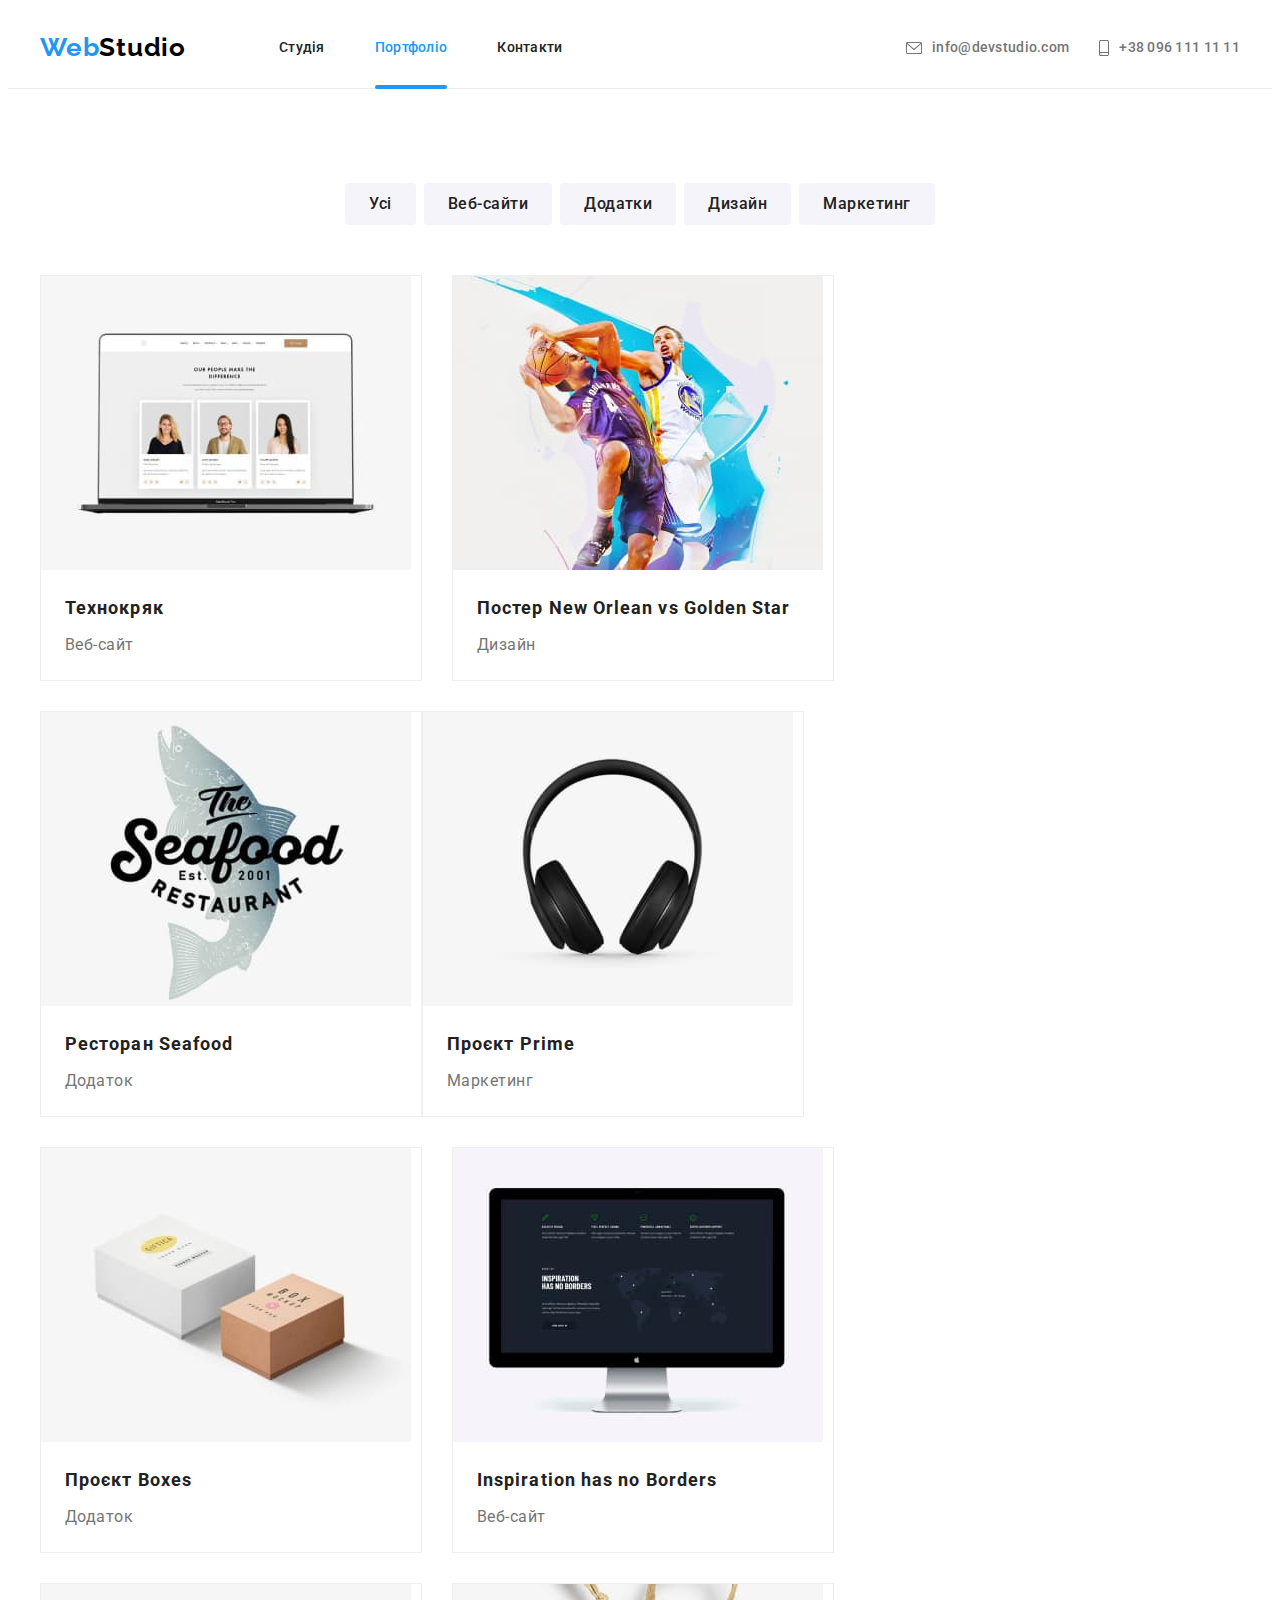
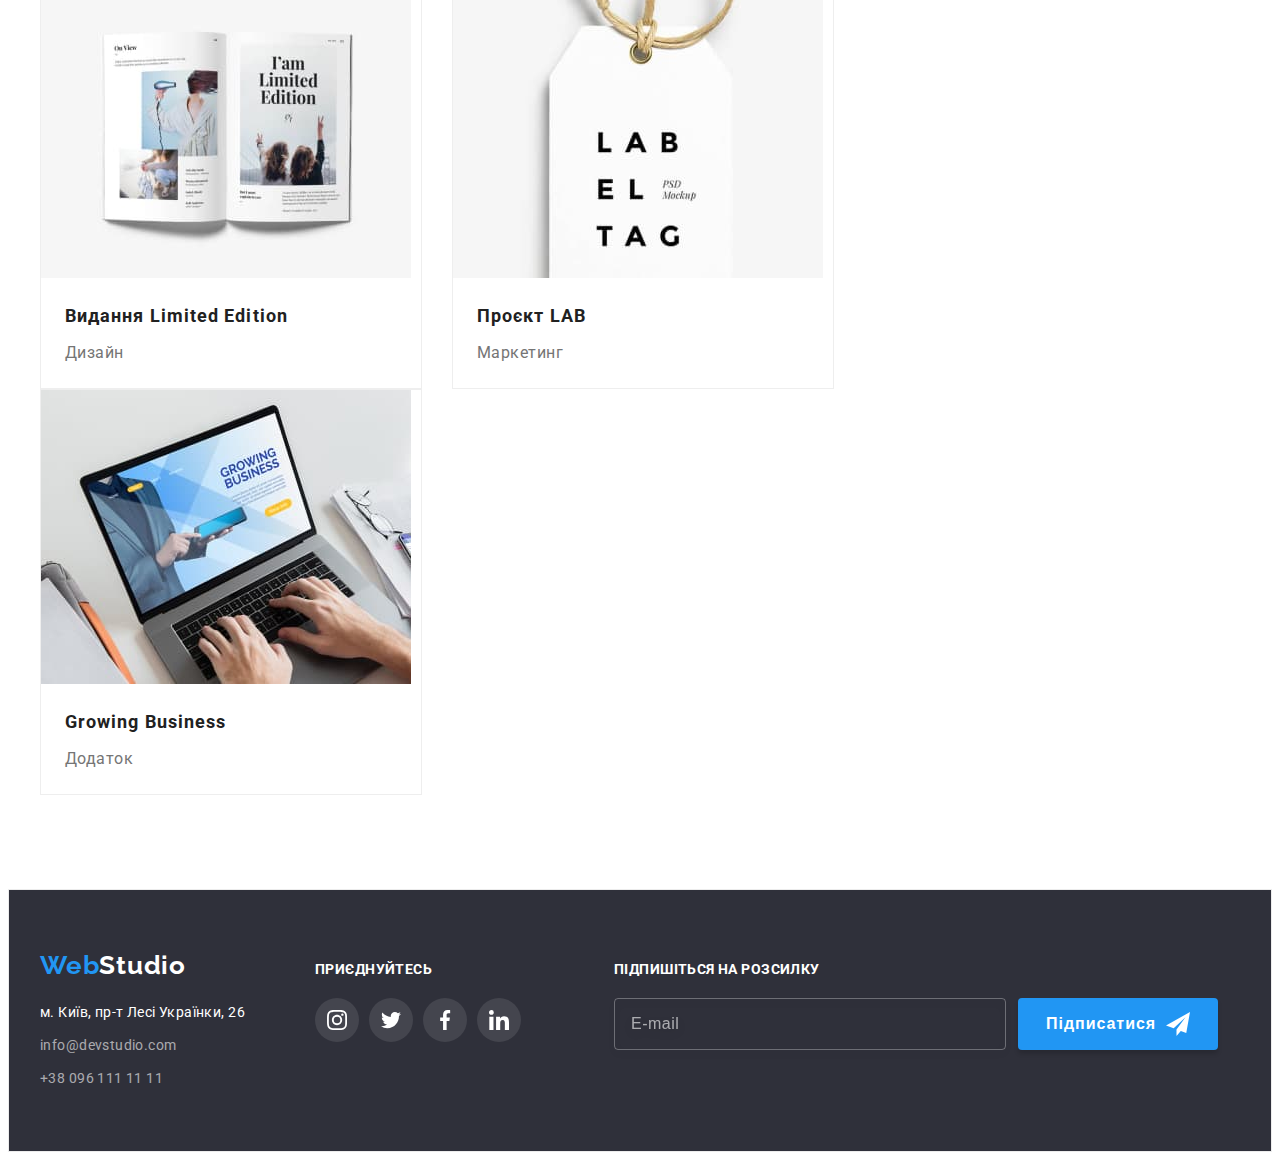
==== portfolio.html @ 05abf75b "Copied files from HW6" ====
<!DOCTYPE html>
<html lang="uk">
  <head>
    <meta charset="UTF-8" />
    <meta http-equiv="X-UA-Compatible" content="IE=edge" />
    <meta name="viewport" content="width=device-width, initial-scale=1.0" />
    <title>Студія</title>
    <link rel="preconnect" href="https://fonts.googleapis.com" />
    <link rel="preconnect" href="https://fonts.gstatic.com" crossorigin />
    <link
      href="https://fonts.googleapis.com/css2?family=Raleway:wght@700&family=Roboto:wght@400;500;700;900&display=swap"
      rel="stylesheet"
    />
    <link
      rel="stylesheet"
      href="https://cdnjs.cloudflare.com/ajax/libs/modern-normalize/1.1.0/modern-normalize.min.css"
      integrity="sha512-wpPYUAdjBVSE4KJnH1VR1HeZfpl1ub8YT/NKx4PuQ5NmX2tKuGu6U/JRp5y+Y8XG2tV+wKQpNHVUX03MfMFn9Q=="
      crossorigin="anonymous"
      referrerpolicy="no-referrer"
    />
    <link rel="stylesheet" href="./css/styles.css" />
  </head>
  <body>
    <!-- Хедер -->
    <header class="page-header">
      <div class="container">
        <nav class="navigation">
          <a href="./index.html" class="logo" lang="en"><span class="logo-part">Web</span>Studio</a>
          <ul class="navigation-list">
            <li class="navigation-list-item">
              <a href="./index.html" class="navigation-list-link">Студія</a>
            </li>
            <li class="navigation-list-item">
              <a href="./portfolio.html" class="navigation-list-link current">Портфоліо</a>
            </li>
            <li class="navigation-list-item">
              <a href="" class="navigation-list-link">Контакти</a>
            </li>
          </ul>
        </nav>
        <ul class="contacts-list">
          <li class="contacts-list-item">
            <a href="mailto:info@devstudio.com" class="contacts-list-link"
              ><svg class="envelope">
                <use href="./img/icons.svg#envelope"></use>
              </svg>
              info@devstudio.com</a
            >
          </li>
          <li class="contacts-list-item">
            <a href="tel:+380961111111" class="contacts-list-link">
              <svg class="smartphone">
                <use href="./img/icons.svg#smartphone"></use>
              </svg>
              +38 096 111 11 11</a
            >
          </li>
        </ul>
      </div>
    </header>
    <main>
      <!-- Фільтр -->
      <section class="section-filter section">
        <div class="container">
          <h1 class="visually-hidden">Перелік виконаних робіт</h1>
          <ul class="list-filter">
            <li><button type="button" class="button-portfolio">Усі</button></li>
            <li><button type="button" class="button-portfolio">Веб-сайти</button></li>
            <li><button type="button" class="button-portfolio">Додатки</button></li>
            <li><button type="button" class="button-portfolio">Дизайн</button></li>
            <li><button type="button" class="button-portfolio">Маркетинг</button></li>
          </ul>

          <!-- Список робіт -->
          <ul class="project-list">
            <li class="project-list-item">
              <a href="" class="project-list-link">
                <div class="project-thumb">
                  <img src="./img/portfolio1.jpg" alt="Веб-сайт" width="370" height="294" />
                  <div class="overlay">
                    <p class="overlay-text">
                      Ресурс пропонує комплексні пропозиції з різним рівнем функціоналу та сервісів.
                      Все це дозволить відвідувачу отримати вичерпні відомості про компанію чи
                      приватну особу.
                    </p>
                  </div>
                </div>
                <div class="project-list-description">
                  <h2 class="project-title">Технокряк</h2>
                  <p class="project-description">Веб-сайт</p>
                </div>
              </a>
            </li>
            <li class="project-list-item">
              <a href="" class="project-list-link">
                <div class="project-thumb">
                  <img src="./img/portfolio2.jpg" alt="Дизайн" width="370" height="294" />
                  <div class="overlay">
                    <p class="overlay-text">
                      Ресурс пропонує комплексні пропозиції з різним рівнем функціоналу та сервісів.
                      Все це дозволить відвідувачу отримати вичерпні відомості про компанію чи
                      приватну особу.
                    </p>
                  </div>
                </div>
                <div class="project-list-description">
                  <h2 class="project-title">Постер New Orlean vs Golden Star</h2>
                  <p class="project-description">Дизайн</p>
                </div>
              </a>
            </li>
            <li class="project-list-item">
              <a href="" class="project-list-link">
                <div class="project-thumb">
                  <img src="./img/portfolio3.jpg" alt="Додаток" width="370" height="294" />
                  <div class="overlay">
                    <p class="overlay-text">
                      Ресурс пропонує комплексні пропозиції з різним рівнем функціоналу та сервісів.
                      Все це дозволить відвідувачу отримати вичерпні відомості про компанію чи
                      приватну особу.
                    </p>
                  </div>
                </div>
                <div class="project-list-description">
                  <h2 class="project-title">Ресторан Seafood</h2>
                  <p class="project-description">Додаток</p>
                </div>
              </a>
            </li>
            <li class="project-list-item">
              <a href="" class="project-list-link">
                <div class="project-thumb">
                  <img src="./img/portfolio4.jpg" alt="Маркетинг" width="370" height="294" />
                  <div class="overlay">
                    <p class="overlay-text">
                      Ресурс пропонує комплексні пропозиції з різним рівнем функціоналу та сервісів.
                      Все це дозволить відвідувачу отримати вичерпні відомості про компанію чи
                      приватну особу.
                    </p>
                  </div>
                </div>
                <div class="project-list-description">
                  <h2 class="project-title">Проєкт Prime</h2>
                  <p class="project-description">Маркетинг</p>
                </div>
              </a>
            </li>
            <li class="project-list-item">
              <a href="" class="project-list-link">
                <div class="project-thumb">
                  <img src="./img/portfolio5.jpg" alt="Додаток" width="370" height="294" />
                  <div class="overlay">
                    <p class="overlay-text">
                      Ресурс пропонує комплексні пропозиції з різним рівнем функціоналу та сервісів.
                      Все це дозволить відвідувачу отримати вичерпні відомості про компанію чи
                      приватну особу.
                    </p>
                  </div>
                </div>
                <div class="project-list-description">
                  <h2 class="project-title">Проєкт Boxes</h2>
                  <p class="project-description">Додаток</p>
                </div>
              </a>
            </li>
            <li class="project-list-item">
              <a href="" class="project-list-link">
                <div class="project-thumb">
                  <img src="./img/portfolio6.jpg" alt="Веб-сайт" width="370" height="294" />
                  <div class="overlay">
                    <p class="overlay-text">
                      Ресурс пропонує комплексні пропозиції з різним рівнем функціоналу та сервісів.
                      Все це дозволить відвідувачу отримати вичерпні відомості про компанію чи
                      приватну особу.
                    </p>
                  </div>
                </div>
                <div class="project-list-description">
                  <h2 class="project-title">Inspiration has no Borders</h2>
                  <p class="project-description">Веб-сайт</p>
                </div>
              </a>
            </li>
            <li class="project-list-item">
              <a href="" class="project-list-link">
                <div class="project-thumb">
                  <img src="./img/portfolio7.jpg" alt="Дизайн" width="370" height="294" />
                  <div class="overlay">
                    <p class="overlay-text">
                      Ресурс пропонує комплексні пропозиції з різним рівнем функціоналу та сервісів.
                      Все це дозволить відвідувачу отримати вичерпні відомості про компанію чи
                      приватну особу.
                    </p>
                  </div>
                </div>
                <div class="project-list-description">
                  <h2 class="project-title">Видання Limited Edition</h2>
                  <p class="project-description">Дизайн</p>
                </div>
              </a>
            </li>
            <li class="project-list-item">
              <a href="" class="project-list-link">
                <div class="project-thumb">
                  <img src="./img/portfolio8.jpg" alt="Маркетинг" width="370" height="294" />
                  <div class="overlay">
                    <p class="overlay-text">
                      Ресурс пропонує комплексні пропозиції з різним рівнем функціоналу та сервісів.
                      Все це дозволить відвідувачу отримати вичерпні відомості про компанію чи
                      приватну особу.
                    </p>
                  </div>
                </div>
                <div class="project-list-description">
                  <h2 class="project-title">Проєкт LAB</h2>
                  <p class="project-description">Маркетинг</p>
                </div>
              </a>
            </li>
            <li class="project-list-item">
              <a href="" class="project-list-link">
                <div class="project-thumb">
                  <img src="./img/portfolio9.jpg" alt="Додаток" width="370" height="294" />
                  <div class="overlay">
                    <p class="overlay-text">
                      Ресурс пропонує комплексні пропозиції з різним рівнем функціоналу та сервісів.
                      Все це дозволить відвідувачу отримати вичерпні відомості про компанію чи
                      приватну особу.
                    </p>
                  </div>
                </div>
                <div class="project-list-description">
                  <h2 class="project-title">Growing Business</h2>
                  <p class="project-description">Додаток</p>
                </div>
              </a>
            </li>
          </ul>
        </div>
      </section>
    </main>

    <!-- Футер -->
    <footer class="footer-style">
      <div class="container">
        <div class="footer-flex">
          <div>
            <a href="./index.html" class="logo-footer" lang="en"
              ><span class="logo-part">Web</span>Studio</a
            >
            <address>
              <ul class="address-list">
                <li>
                  <a
                    href="https://goo.gl/maps/CPtrU1FHBa2aNyZL9"
                    target="_blank"
                    rel="noopener noreferrer nofollow"
                    class="physical-address"
                    >м. Київ, пр-т Лесі Українки, 26</a
                  >
                </li>
                <li>
                  <a href="mailto:info@devstudio.com" class="contacts-footer">info@devstudio.com</a>
                </li>
                <li><a href="tel:+380961111111" class="contacts-footer">+38 096 111 11 11</a></li>
              </ul>
            </address>
          </div>
          <div class="join">
            <h2 class="join-title">приєднуйтесь</h2>
            <ul class="join-list">
              <li class="join-list-item">
                <a href="">
                  <svg width="20" height="20">
                    <use href="./img/icons.svg#instagram"></use>
                  </svg>
                </a>
              </li>
              <li class="join-list-item">
                <a href="">
                  <svg width="20" height="20">
                    <use href="./img/icons.svg#twitter"></use>
                  </svg>
                </a>
              </li>
              <li class="join-list-item">
                <a href="">
                  <svg width="20" height="20">
                    <use href="./img/icons.svg#facebook"></use>
                  </svg>
                </a>
              </li>
              <li class="join-list-item">
                <a href="">
                  <svg width="20" height="20">
                    <use href="./img/icons.svg#linkedin"></use>
                  </svg>
                </a>
              </li>
            </ul>
          </div>
          <div class="subscribe-container">
            <h2 class="join-title">Підпишіться на розсилку</h2>
            <form>
              <input type="email" name="subscribe" id="subscribe" placeholder="E-mail" />
              <button type="submit" class="button-subscribe">
                Підписатися
                <svg width="24" height="24">
                  <use href="./img/icons.svg#icon-send"></use>
                </svg>
              </button>
            </form>
          </div>
        </div>
      </div>
    </footer>
  </body>
</html>
---- css/styles.css ----
:root {
  --accent-color: #2196f3;
  --text-color-main: #212121;
  --text-color-secondary: #757575;
  --background-color-main: #ffffff;
  --background-color-secondary: #2f303a;
}

body {
  font-family: 'Roboto', sans-serif;
  color: var(--text-color-main);
  background-color: var(--background-color-main);
}

/* ----------------------------------------Скидування стилів/Утиліти---------------------------------------- */
h1,
h2,
h3,
h4,
h5,
h6,
p {
  margin: 0;
}

ul,
ol {
  padding: 0;
  margin: 0;
}

img {
  display: block;
  max-width: 100%;
  height: auto;
}

.container {
  margin-right: auto;
  margin-left: auto;
  padding-left: 15px;
  padding-right: 15px;

  width: 1200px;
}

.section {
  padding-top: 94px;
  padding-bottom: 94px;
}

/* ----------------------------------------Хедер---------------------------------------- */
.page-header {
  border-bottom: 1px solid #ececec;
}

.page-header > .container {
  display: flex;
  align-items: center;
}

.logo {
  margin-right: 93px;

  font-family: 'Raleway';
  font-weight: 700;
  font-size: 26px;
  line-height: 1.2;
  letter-spacing: 0.03em;
  color: #000000;
  text-decoration: none;
}

.logo-part {
  color: var(--accent-color);
}

.navigation {
  display: flex;
  align-items: center;
}

.navigation-list-link {
  font-weight: 500;
  font-size: 14px;
  line-height: 1.14;
  letter-spacing: 0.02em;
  color: var(--text-color-main);
  text-decoration: none;

  transition-property: color;
  transition-duration: 250ms;
  transition-timing-function: cubic-bezier(0.4, 0, 0.2, 1);
}

.navigation-list-link:hover,
.navigation-list-link:focus {
  color: var(--accent-color);
}

.contacts-list-link {
  display: flex;
  align-items: center;
  font-weight: 500;
  font-size: 14px;
  line-height: 1.14;
  letter-spacing: 0.02em;
  color: var(--text-color-secondary);
  text-decoration: none;

  transition-property: color;
  transition-duration: 250ms;
  transition-timing-function: cubic-bezier(0.4, 0, 0.2, 1);
}

.contacts-list-link:hover,
.contacts-list-link:focus {
  color: var(--accent-color);
}

.navigation-list,
.contacts-list {
  display: flex;
  list-style: none;
}

.container .contacts-list {
  margin-left: auto;
}

.navigation-list-item > a {
  display: block;
  padding-top: 32px;
  padding-bottom: 32px;
}

.navigation-list-item {
  position: relative;
}

.navigation-list-item > .current {
  color: var(--accent-color);
}

.navigation-list-item > .current::after {
  content: '';
  position: absolute;
  bottom: -1px;
  left: 0;

  width: 100%;
  height: 4px;
  background-color: var(--accent-color);
  border-radius: 2px;
}

.navigation-list-item:not(:last-child) {
  margin-right: 50px;
}

.contacts-list-item + .contacts-list-item {
  margin-left: 30px;
}

/* -------------------------------------------іконки------------------------------------------- */

/* ---------------------------Хедер іконки--------------------------- */
.envelope {
  margin-right: 10px;

  width: 16px;
  height: 16px;
  fill: #757575;

  transition-property: fill;
  transition-duration: 250ms;
  transition-timing-function: cubic-bezier(0.4, 0, 0.2, 1);
}

.contacts-list-link:focus > .envelope,
.contacts-list-link:hover > .envelope {
  fill: var(--accent-color);
}

.smartphone {
  margin-right: 10px;

  width: 10px;
  height: 16px;
  fill: #757575;

  transition-property: fill;
  transition-duration: 250ms;
  transition-timing-function: cubic-bezier(0.4, 0, 0.2, 1);
}

.contacts-list-link:focus > .smartphone,
.contacts-list-link:hover > .smartphone {
  fill: var(--accent-color);
}

/* ---------------------------Index іконки--------------------------- */
.icon-advantage-flex {
  display: flex;
  justify-content: center;
  align-items: center;
  margin-bottom: 30px;

  height: 120px;
  background: #f5f4fa;
  border-radius: 4px;
}

.icon-advantage {
  width: 70px;
  height: 70px;
}

.social-link-list {
  display: flex;
  margin-bottom: 30px;
  gap: 10px;
  justify-content: center;

  list-style: none;
}

.client-list {
  display: flex;
  gap: 30px;

  list-style: none;
}

.client-list-item {
  width: calc((100% - 150px) / 6);
}

.client-list-link {
  display: flex;
  justify-content: center;
  align-items: center;

  height: 92px;
  border: 1px solid #afb1b8;
  border-radius: 4px;

  transition-property: border;
  transition-duration: 250ms;
  transition-timing-function: cubic-bezier(0.4, 0, 0.2, 1);
}

.client-list-link:hover,
.client-list-link:focus {
  border: 1px solid var(--accent-color);
}

.icon-client {
  fill: #afb1b8;

  transition-property: fill;
  transition-duration: 250ms;
  transition-timing-function: cubic-bezier(0.4, 0, 0.2, 1);
}

.client-list-link:hover .icon-client,
.client-list-link:focus .icon-client {
  fill: var(--accent-color);
}

.icon-social-link {
  fill: #afb1b8;

  transition-property: fill;
  transition-duration: 250ms;
  transition-timing-function: cubic-bezier(0.4, 0, 0.2, 1);
}

.social-link {
  display: flex;
  justify-content: center;
  align-items: center;

  width: 44px;
  height: 44px;
  border-radius: 50%;
  background-color: #ffffff;

  transition-property: background-color;
  transition-duration: 250ms;
  transition-timing-function: cubic-bezier(0.4, 0, 0.2, 1);
}

.social-link:hover,
.social-link:focus {
  background-color: var(--accent-color);
}

.social-link:hover > .icon-social-link,
.social-link:focus > .icon-social-link {
  fill: #ffffff;
}

/* ---------------------------Футер іконки--------------------------- */
.join-list-item {
  list-style: none;
}

.join-list-item > a {
  display: flex;
  justify-content: center;
  align-items: center;

  width: 44px;
  height: 44px;
  background-color: rgba(255, 255, 255, 0.1);
  border-radius: 50%;

  transition-property: background-color;
  transition-duration: 250ms;
  transition-timing-function: cubic-bezier(0.4, 0, 0.2, 1);
}

.join-list-item > a > svg {
  fill: #ffffff;
}

.join-list-item > a:hover,
.join-list-item > a:focus {
  background-color: var(--accent-color);
}

/* ----------------------------------------Кнопки---------------------------------------- */
.button-order {
  padding: 10px 32px;

  font-family: inherit;
  font-weight: 700;
  font-size: 16px;
  line-height: 1.88;
  letter-spacing: 0.06em;
  color: #ffffff;
  background: var(--accent-color);
  box-shadow: 0px 4px 4px rgba(0, 0, 0, 0.15);
  border-radius: 4px;
  cursor: pointer;
  border-color: transparent;

  transition-property: background;
  transition-duration: 250ms;
  transition-timing-function: cubic-bezier(0.4, 0, 0.2, 1);
}

.button-order:hover,
.button-order:focus {
  background: #188ce8;
}

.button-close {
  position: absolute;
  top: 8px;
  right: 8px;
  padding: 0;
  border: 0;
  cursor: pointer;
  background-color: inherit;
  fill: #000000;

  transition: fill 250ms cubic-bezier(0.4, 0, 0.2, 1);
}

.button-close:hover,
.button-close:focus {
  fill: #2196f3;
}

.button-portfolio {
  padding: 6px 22px;

  font-family: inherit;
  font-weight: 500;
  font-size: 16px;
  line-height: 1.63;
  text-align: center;
  letter-spacing: 0.03em;
  color: var(--text-color-main);
  background: #f5f4fa;
  border-radius: 4px;
  cursor: pointer;
  border-color: transparent;

  transition: background 250ms cubic-bezier(0.4, 0, 0.2, 1),
    color 250ms cubic-bezier(0.4, 0, 0.2, 1), box-shadow 250ms cubic-bezier(0.4, 0, 0.2, 1);
}

.button-portfolio:hover,
.button-portfolio:focus {
  background: var(--accent-color);
  box-shadow: 0px 3px 1px rgba(0, 0, 0, 0.1), 0px 1px 2px rgba(0, 0, 0, 0.08),
    0px 2px 2px rgba(0, 0, 0, 0.12);
  color: #ffffff;
}

.button-submit {
  padding: 10px 52px;

  font-weight: 700;
  font-size: 16px;
  line-height: 1.88;
  letter-spacing: 0.06em;
  color: #ffffff;
  background-color: var(--accent-color);
  box-shadow: 0px 4px 4px rgba(0, 0, 0, 0.15);
  border-radius: 4px;
  cursor: pointer;
  border-color: transparent;

  transition: background-color 250ms cubic-bezier(0.4, 0, 0.2, 1);
}

.button-submit:hover,
.button-submit:focus {
  background-color: #188ce8;
}

.button-subscribe {
  display: flex;
  align-items: center;
  padding: 10px 28px;

  font-weight: 700;
  font-size: 16px;
  line-height: 1.88;
  letter-spacing: 0.06em;
  color: #ffffff;
  background: var(--accent-color);
  box-shadow: 0px 4px 4px rgba(0, 0, 0, 0.15);
  border-radius: 4px;
  border: 0;
  cursor: pointer;
  border-color: transparent;

  transition: background 250ms cubic-bezier(0.4, 0, 0.2, 1);
}

.button-subscribe:hover,
.button-subscribe:focus {
  background-color: #188ce8;
}

/* ----------------------------------------Футер---------------------------------------- */
.footer-style {
  padding-top: 60px;
  padding-bottom: 60px;

  background: var(--background-color-secondary);
  border: 1px solid #ececec;
}

.logo-footer {
  display: block;
  margin-bottom: 20px;

  font-family: 'Raleway';
  font-weight: 700;
  font-size: 26px;
  line-height: 1.19;
  letter-spacing: 0.03em;
  color: #ffffff;
  text-decoration: none;
}

.contacts-footer {
  font-weight: 400;
  font-size: 14px;
  line-height: 1.71;
  letter-spacing: 0.03em;
  color: rgba(255, 255, 255, 0.6);
  text-decoration: none;

  transition-property: color;
  transition-duration: 250ms;
  transition-timing-function: cubic-bezier(0.4, 0, 0.2, 1);
}

.contacts-footer:hover,
.contacts-footer:focus {
  color: var(--accent-color);
}

.address-list {
  font-style: normal;
  list-style: none;
}

.address-list > li:not(:last-child) {
  margin-bottom: 9px;
}

.physical-address {
  font-weight: 400;
  font-size: 14px;
  line-height: 1.71;
  letter-spacing: 0.03em;
  color: #ffffff;
  text-decoration: none;
}

.footer-flex {
  display: flex;
  align-items: baseline;
}

.join {
  margin-left: 70px;
  margin-right: 93px;
}

.join-title {
  margin-bottom: 20px;

  font-weight: 700;
  font-size: 14px;
  line-height: 1.14;
  letter-spacing: 0.03em;
  text-transform: uppercase;

  color: #ffffff;
}

.join-list {
  display: flex;
  gap: 10px;
}

.button-subscribe svg {
  margin-left: 10px;
}

.subscribe-container form {
  display: flex;
}

.subscribe-container input {
  padding: 15px 16px;
  margin-right: 12px;

  font-weight: 400;
  font-size: 16px;
  line-height: 1.25;
  letter-spacing: 0.03em;
  color: rgba(255, 255, 255, 0.6);
  width: 358px;
  background-color: inherit;
  border: 1px solid rgba(255, 255, 255, 0.3);
  filter: drop-shadow(0px 4px 4px rgba(0, 0, 0, 0.15));
  border-radius: 4px;
}

.subscribe-container input::placeholder {
  font-weight: 400;
  font-size: 16px;
  line-height: 1.25;
  letter-spacing: 0.03em;
  color: rgba(255, 255, 255, 0.6);
}

/* ----------------------------------------Прихований контент---------------------------------------- */
.visually-hidden {
  position: absolute;
  width: 1px;
  height: 1px;
  margin: -1px;
  border: 0;
  padding: 0;

  white-space: nowrap;
  clip-path: inset(100%);
  clip: rect(0 0 0 0);
  overflow: hidden;
}

/* ----------------------------------------Index.html---------------------------------------- */
.main-section.section {
  margin: 0 auto;
  padding-bottom: 200px;
  padding-top: 200px;

  max-width: 1600px;
  height: 600px;
  text-align: center;
  background-color: var(--background-color-secondary);
  background-image: linear-gradient(to right, rgba(47, 48, 58, 0.4), rgba(47, 48, 58, 0.4)),
    url(../img/background-image-hero.jpg);
}

.main-title {
  margin-bottom: 30px;
  margin-right: auto;
  margin-left: auto;

  width: 696px;
  font-weight: 900;
  font-size: 44px;
  line-height: 1.36;
  letter-spacing: 0.06em;
  text-transform: uppercase;
  color: #ffffff;
}

.advantage-title {
  margin-bottom: 10px;

  font-weight: 700;
  font-size: 14px;
  line-height: 1.14;
  letter-spacing: 0.03em;
  text-transform: uppercase;
}

.advantage-list {
  display: flex;
}

.advantage-list-item:not(:last-child) {
  margin-right: 30px;
}

.advantage-list-item {
  list-style: none;
  width: calc((100% - 90px) / 4);
}

.advantage-description {
  font-size: 14px;
  line-height: 24px;
  letter-spacing: 0.03em;
  color: var(--text-color-secondary);
}

.secondary-title {
  margin-bottom: 50px;

  font-weight: 700;
  font-size: 36px;
  line-height: 1.17;
  text-align: center;
  letter-spacing: 0.03em;
}

.section-samples.section {
  padding-top: 0;
}

.samples-list {
  display: flex;
}

.samples-list-title {
  display: flex;
  align-items: center;
  justify-content: center;
  position: absolute;
  left: 0;
  bottom: 0;

  width: 100%;
  height: 70px;
  font-size: 14px;
  line-height: 1.14;
  letter-spacing: 0.03em;
  text-transform: uppercase;

  color: #ffffff;
  background: rgba(47, 48, 58, 0.8);
}

.samples-list-item {
  position: relative;

  width: calc((100% - 60px) / 3);
  list-style: none;
}

.samples-list-item:not(:last-child) {
  margin-right: 30px;
}

.our-team {
  background-color: #f5f4fa;
}

.member-list {
  display: flex;
}

.team-member {
  margin-bottom: 10px;

  font-weight: 500;
  font-size: 16px;
  line-height: 1.19;
  text-align: center;
  letter-spacing: 0.03em;
}

.team-position {
  font-size: 16px;
  line-height: 1.19;
  text-align: center;
  letter-spacing: 0.03em;
  color: var(--text-color-secondary);
}

.member-list-description {
  padding-top: 30px;
  padding-bottom: 16px;
}

.member-list-item {
  width: calc((100% - 90px) / 4);
  background: var(--background-color-main);
  box-shadow: 0px 1px 3px rgba(0, 0, 0, 0.12), 0px 1px 1px rgba(0, 0, 0, 0.14),
    0px 2px 1px rgba(0, 0, 0, 0.2);
  border-radius: 0px 0px 4px 4px;
  list-style: none;
}

.member-list-item:not(:last-child) {
  margin-right: 30px;
}

/* ----------------------------------------Модальне вікно---------------------------------------- */
.backdrop {
  position: fixed;
  top: 0;
  left: 0;

  width: 100%;
  height: 100%;
  opacity: 1;
  background: rgba(0, 0, 0, 0.2);

  transition: opacity 500ms cubic-bezier(0.4, 0, 0.2, 1);
}

.backdrop.is-hidden {
  opacity: 0;
  pointer-events: none;
}

.backdrop.is-hidden .modal {
  transform: translate(-50%, -50%) scale(0);
}

.modal {
  padding: 40px;
  position: absolute;
  top: 50%;
  left: 50%;

  width: 528px;
  height: 581px;
  background: #ffffff;
  box-shadow: 0px 1px 3px rgba(0, 0, 0, 0.12), 0px 1px 1px rgba(0, 0, 0, 0.14),
    0px 2px 1px rgba(0, 0, 0, 0.2);
  border-radius: 4px;

  transform: translate(-50%, -50%) scale(1) rotatey(360deg);
  transition: transform 500ms cubic-bezier(0.4, 0, 0.2, 1);
}

.modal-title {
  margin-bottom: 12px;

  font-weight: 700;
  font-size: 20px;
  line-height: 1.15;
  text-align: center;
  letter-spacing: 0.03em;

  color: var(--text-color-main);
}

.form-field {
  display: flex;
  flex-direction: column;
}

.form-field > label {
  margin-bottom: 4px;

  font-weight: 400;
  font-size: 12px;
  line-height: 1.17;
  letter-spacing: 0.01em;
  color: var(--text-color-secondary);
}

.form-field input {
  margin-bottom: 10px;
  padding-top: 11px;
  padding-bottom: 11px;
  padding-left: 42px;
  padding-right: 12px;

  width: 100%;
  height: 40px;
  border: 1px solid rgba(33, 33, 33, 0.2);
  border-radius: 4px;

  transition: border 250ms cubic-bezier(0.4, 0, 0.2, 1), outline 250ms cubic-bezier(0.4, 0, 0.2, 1);
}

.form-field input:focus,
.form-field > textarea:focus {
  outline: none;
  border: 1px solid var(--accent-color);
}

.form-field input:focus + svg {
  fill: var(--accent-color);
}

.form-field > textarea {
  padding: 12px 16px;

  height: 120px;
  resize: none;
  border: 1px solid rgba(33, 33, 33, 0.2);
  border-radius: 4px;
}

.form-field > textarea::placeholder {
  font-weight: 400;
  font-size: 12px;
  line-height: 1.17;
  letter-spacing: 0.01em;

  color: rgba(117, 117, 117, 0.5);
}

.contract-terms {
  display: flex;
  flex-direction: row-reverse;
  align-items: center;
  gap: 9px;
  margin-left: 12px;

  font-weight: 400;
  font-size: 14px;
  line-height: 1.71;
  letter-spacing: 0.03em;

  color: var(--text-color-secondary);
}

.policy {
  display: inline-flex;
  margin-top: 20px;

  width: 100%;
}

.policy a {
  color: var(--accent-color);
}

.container-button-submit {
  display: flex;
  justify-content: center;
  margin-top: 30px;
}

.form-field div {
  position: relative;
}

.form-field svg {
  position: absolute;
  top: 11px;
  left: 12px;

  transition: fill 250ms cubic-bezier(0.4, 0, 0.2, 1);
}

.checkbox-icon {
  border: 2px solid #212121;
  border-radius: 2px;
  fill: #fff;

  transition: fill 250ms cubic-bezier(0.4, 0, 0.2, 1), border 250ms cubic-bezier(0.4, 0, 0.2, 1);
}

.checkbox:checked ~ .checkbox-icon {
  border: 0;
  fill: var(--accent-color);
}

/* ----------------------------------------Portfolio.html---------------------------------------- */
.list-filter {
  display: flex;
  justify-content: center;
  margin-bottom: 50px;

  list-style: none;
}

.list-filter > li:not(:last-child) {
  margin-right: 8px;
}

.project-list {
  display: flex;
  flex-wrap: wrap;
}

.project-list-item {
  position: relative;

  width: calc((100% - 60px) / 3);
  border: 1px solid #eeeeee;
  list-style: none;

  transition-property: box-shadow;
  transition-duration: 250ms;
  transition-timing-function: cubic-bezier(0.4, 0, 0.2, 1);
}

.project-list-link {
  text-decoration: none;
}

.project-list-item:hover,
.project-list-item:focus {
  box-shadow: 0px 1px 1px rgba(0, 0, 0, 0.12), 0px 4px 4px rgba(0, 0, 0, 0.06),
    1px 4px 6px rgba(0, 0, 0, 0.16);
}

.project-list-item:not(:nth-child(3n)) {
  margin-right: 30px;
}

.project-list-item:not(:nth-last-child(-n + 3)) {
  margin-bottom: 30px;
}

.project-list-description {
  padding: 20px 24px;
}

.project-title {
  margin-bottom: 4px;

  color: var(--text-color-main);
  font-weight: 700;
  font-size: 18px;
  line-height: 2;
  letter-spacing: 0.06em;
}

.project-description {
  font-size: 16px;
  line-height: 1.88;
  letter-spacing: 0.03em;
  color: var(--text-color-secondary);
}

/* ----------------------------------------Portfolio.html overlay---------------------------------------- */
.project-thumb {
  position: relative;
  overflow: hidden;
}

.overlay {
  display: block;
  position: absolute;
  top: 0;
  left: 0;

  background-color: rgba(33, 150, 243, 0.9);
  width: 100%;
  height: 100%;

  transform: translatey(100%);
  transition: 250ms cubic-bezier(0.4, 0, 0.2, 1);
}

.overlay-text {
  position: absolute;
  top: 50%;
  left: 50%;
  transform: translate(-50%, -50%);

  width: 322px;
  height: 168px;
  font-weight: 400;
  font-size: 18px;
  line-height: 1.56;
  letter-spacing: 0.03em;
  color: #ffffff;
}

.project-list-item:hover .overlay {
  transform: translatey(0);
}
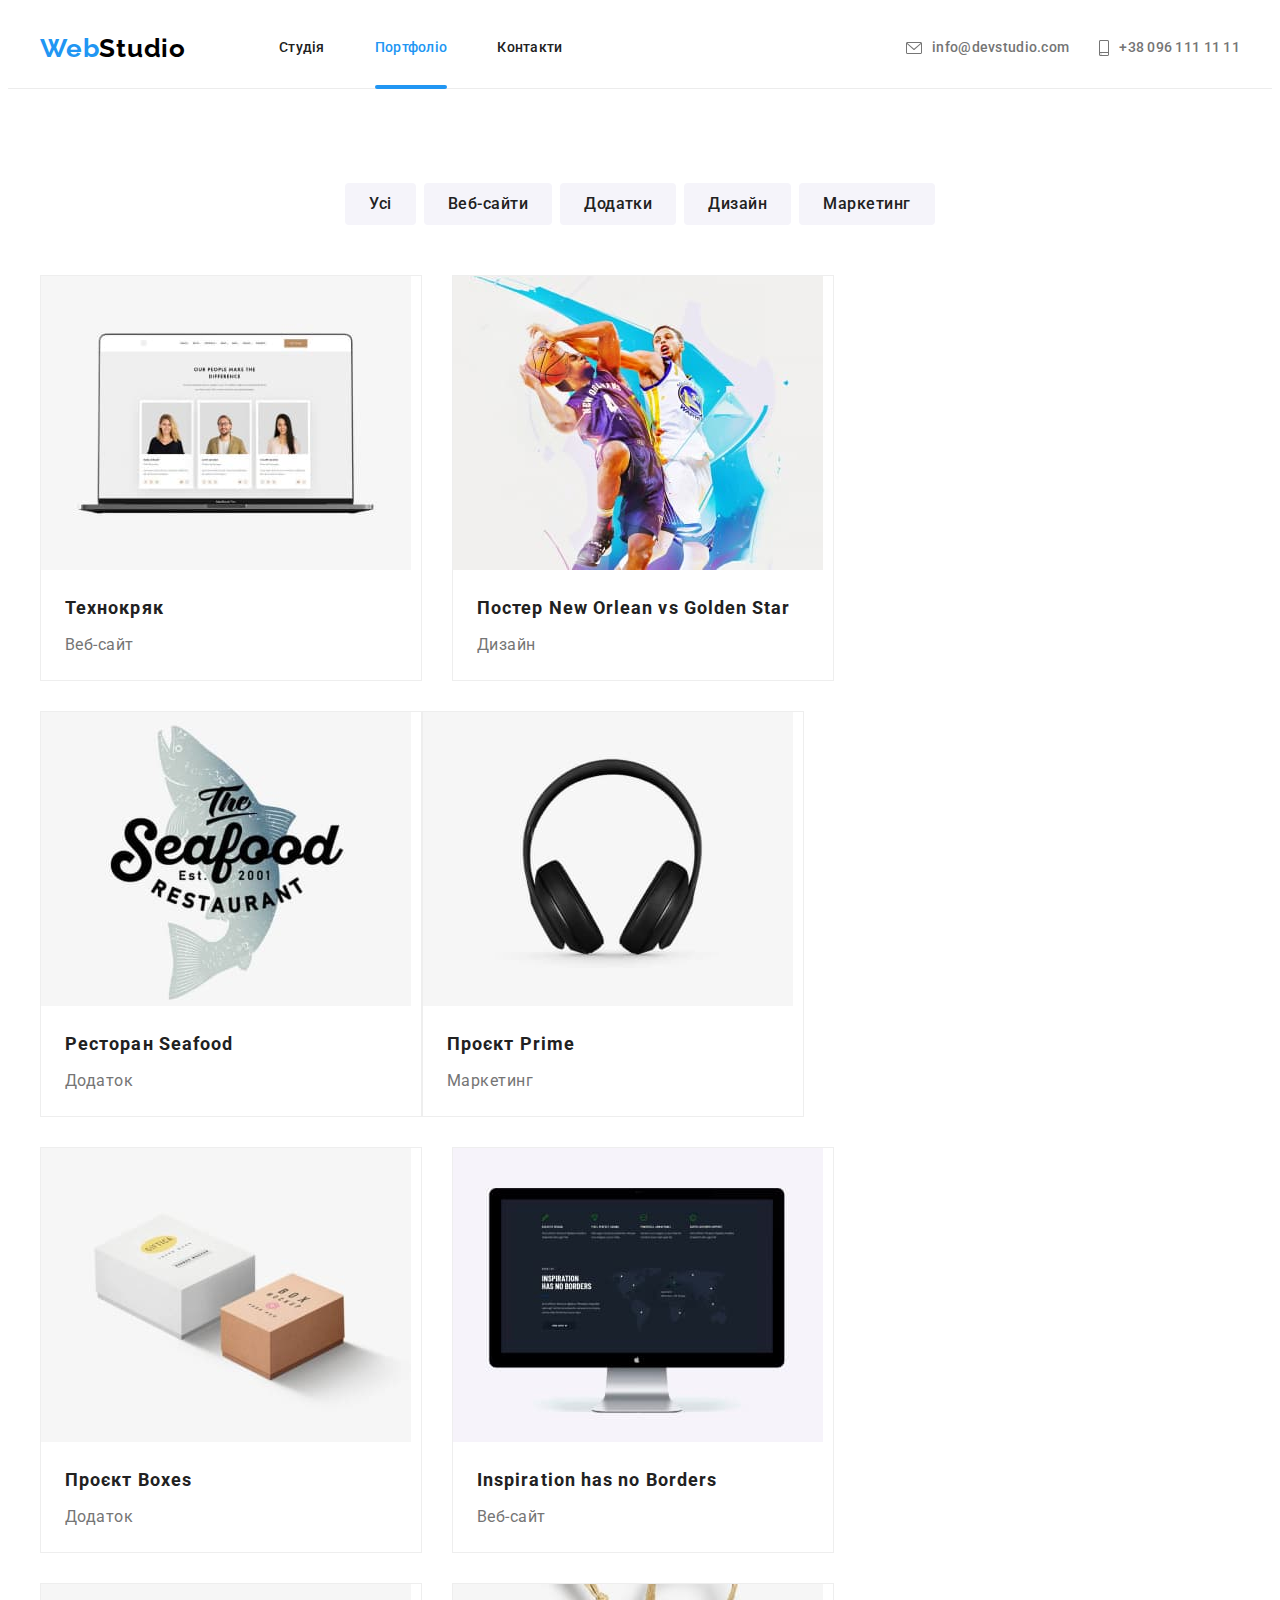
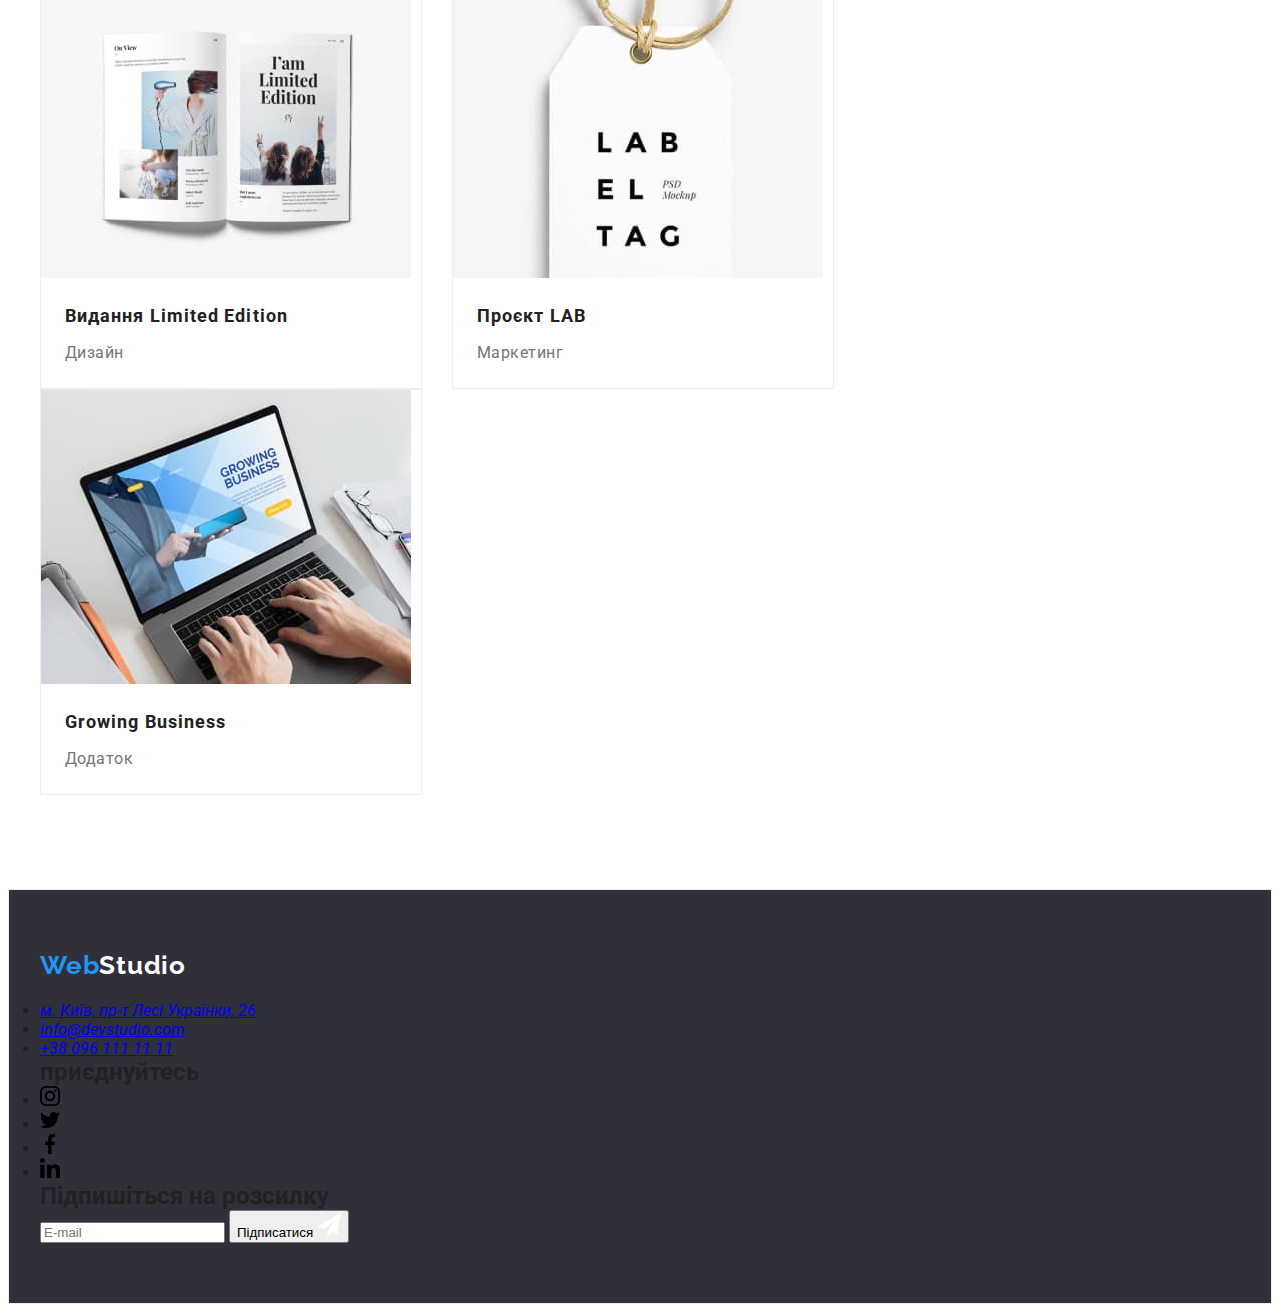
==== commit f17aaa26: "footer BEM DONE" ====
--- a/portfolio.html
+++ b/portfolio.html
@@ -25,30 +25,32 @@
     <header class="page-header">
       <div class="container">
         <nav class="navigation">
-          <a href="./index.html" class="logo" lang="en"><span class="logo-part">Web</span>Studio</a>
+          <a href="./index.html" class="logo page-header__logo" lang="en"
+            ><span class="logo-part">Web</span>Studio</a
+          >
           <ul class="navigation-list">
-            <li class="navigation-list-item">
-              <a href="./index.html" class="navigation-list-link">Студія</a>
-            </li>
-            <li class="navigation-list-item">
-              <a href="./portfolio.html" class="navigation-list-link current">Портфоліо</a>
-            </li>
-            <li class="navigation-list-item">
-              <a href="" class="navigation-list-link">Контакти</a>
+            <li class="navigation-list__item">
+              <a href="./index.html" class="navigation-list__link">Студія</a>
+            </li>
+            <li class="navigation-list__item">
+              <a href="./portfolio.html" class="navigation-list__link current">Портфоліо</a>
+            </li>
+            <li class="navigation-list__item">
+              <a href="" class="navigation-list__link">Контакти</a>
             </li>
           </ul>
         </nav>
         <ul class="contacts-list">
-          <li class="contacts-list-item">
-            <a href="mailto:info@devstudio.com" class="contacts-list-link"
+          <li class="contacts-list__item">
+            <a href="mailto:info@devstudio.com" class="contacts-list__link"
               ><svg class="envelope">
                 <use href="./img/icons.svg#envelope"></use>
               </svg>
               info@devstudio.com</a
             >
           </li>
-          <li class="contacts-list-item">
-            <a href="tel:+380961111111" class="contacts-list-link">
+          <li class="contacts-list__item">
+            <a href="tel:+380961111111" class="contacts-list__link">
               <svg class="smartphone">
                 <use href="./img/icons.svg#smartphone"></use>
               </svg>
@@ -241,11 +243,11 @@
     </main>
 
     <!-- Футер -->
-    <footer class="footer-style">
+    <footer class="page-footer">
       <div class="container">
         <div class="footer-flex">
           <div>
-            <a href="./index.html" class="logo-footer" lang="en"
+            <a href="./index.html" class="logo page-footer__logo" lang="en"
               ><span class="logo-part">Web</span>Studio</a
             >
             <address>
--- a/css/styles.css
+++ b/css/styles.css
@@ -60,27 +60,35 @@
 }
 
 .logo {
+  font-family: 'Raleway';
+  font-weight: 700;
+  font-size: 26px;
+  line-height: 1.19;
+  letter-spacing: 0.03em;
+  text-decoration: none;
+}
+
+.page-header__logo {
   margin-right: 93px;
-
-  font-family: 'Raleway';
-  font-weight: 700;
-  font-size: 26px;
-  line-height: 1.2;
-  letter-spacing: 0.03em;
   color: #000000;
-  text-decoration: none;
 }
 
 .logo-part {
   color: var(--accent-color);
 }
 
+.page-footer__logo {
+  display: block;
+  margin-bottom: 20px;
+  color: #ffffff;
+}
+
 .navigation {
   display: flex;
   align-items: center;
 }
 
-.navigation-list-link {
+.navigation-list__link {
   font-weight: 500;
   font-size: 14px;
   line-height: 1.14;
@@ -93,12 +101,12 @@
   transition-timing-function: cubic-bezier(0.4, 0, 0.2, 1);
 }
 
-.navigation-list-link:hover,
-.navigation-list-link:focus {
+.navigation-list__link:hover,
+.navigation-list__link:focus {
   color: var(--accent-color);
 }
 
-.contacts-list-link {
+.contacts-list__link {
   display: flex;
   align-items: center;
   font-weight: 500;
@@ -113,8 +121,8 @@
   transition-timing-function: cubic-bezier(0.4, 0, 0.2, 1);
 }
 
-.contacts-list-link:hover,
-.contacts-list-link:focus {
+.contacts-list__link:hover,
+.contacts-list__link:focus {
   color: var(--accent-color);
 }
 
@@ -128,21 +136,21 @@
   margin-left: auto;
 }
 
-.navigation-list-item > a {
+.navigation-list__item > a {
   display: block;
   padding-top: 32px;
   padding-bottom: 32px;
 }
 
-.navigation-list-item {
+.navigation-list__item {
   position: relative;
 }
 
-.navigation-list-item > .current {
+.navigation-list__item > .current {
   color: var(--accent-color);
 }
 
-.navigation-list-item > .current::after {
+.navigation-list__item > .current::after {
   content: '';
   position: absolute;
   bottom: -1px;
@@ -154,11 +162,11 @@
   border-radius: 2px;
 }
 
-.navigation-list-item:not(:last-child) {
+.navigation-list__item:not(:last-child) {
   margin-right: 50px;
 }
 
-.contacts-list-item + .contacts-list-item {
+.contacts-list__item + .contacts-list__item {
   margin-left: 30px;
 }
 
@@ -177,8 +185,8 @@
   transition-timing-function: cubic-bezier(0.4, 0, 0.2, 1);
 }
 
-.contacts-list-link:focus > .envelope,
-.contacts-list-link:hover > .envelope {
+.contacts-list__link:focus > .envelope,
+.contacts-list__link:hover > .envelope {
   fill: var(--accent-color);
 }
 
@@ -194,13 +202,13 @@
   transition-timing-function: cubic-bezier(0.4, 0, 0.2, 1);
 }
 
-.contacts-list-link:focus > .smartphone,
-.contacts-list-link:hover > .smartphone {
+.contacts-list__link:focus > .smartphone,
+.contacts-list__link:hover > .smartphone {
   fill: var(--accent-color);
 }
 
 /* ---------------------------Index іконки--------------------------- */
-.icon-advantage-flex {
+.section-advantage__flex {
   display: flex;
   justify-content: center;
   align-items: center;
@@ -211,12 +219,12 @@
   border-radius: 4px;
 }
 
-.icon-advantage {
+.section-advantage__icon {
   width: 70px;
   height: 70px;
 }
 
-.social-link-list {
+.social-list {
   display: flex;
   margin-bottom: 30px;
   gap: 10px;
@@ -225,18 +233,18 @@
   list-style: none;
 }
 
-.client-list {
+.section-client__list {
   display: flex;
   gap: 30px;
 
   list-style: none;
 }
 
-.client-list-item {
+.section-client__item {
   width: calc((100% - 150px) / 6);
 }
 
-.client-list-link {
+.section-client__link {
   display: flex;
   justify-content: center;
   align-items: center;
@@ -250,12 +258,12 @@
   transition-timing-function: cubic-bezier(0.4, 0, 0.2, 1);
 }
 
-.client-list-link:hover,
-.client-list-link:focus {
+.section-client__link:hover,
+.section-client__link:focus {
   border: 1px solid var(--accent-color);
 }
 
-.icon-client {
+.section-client__icon {
   fill: #afb1b8;
 
   transition-property: fill;
@@ -263,12 +271,12 @@
   transition-timing-function: cubic-bezier(0.4, 0, 0.2, 1);
 }
 
-.client-list-link:hover .icon-client,
-.client-list-link:focus .icon-client {
+.section-client__link:hover .section-client__icon,
+.section-client__link:focus .section-client__icon {
   fill: var(--accent-color);
 }
 
-.icon-social-link {
+.social-list__icon {
   fill: #afb1b8;
 
   transition-property: fill;
@@ -276,7 +284,7 @@
   transition-timing-function: cubic-bezier(0.4, 0, 0.2, 1);
 }
 
-.social-link {
+.social-list__link {
   display: flex;
   justify-content: center;
   align-items: center;
@@ -291,22 +299,22 @@
   transition-timing-function: cubic-bezier(0.4, 0, 0.2, 1);
 }
 
-.social-link:hover,
-.social-link:focus {
+.social-list__link:hover,
+.social-list__link:focus {
   background-color: var(--accent-color);
 }
 
-.social-link:hover > .icon-social-link,
-.social-link:focus > .icon-social-link {
+.social-list__link:hover > .social-list__icon,
+.social-list__link:focus > .social-list__icon {
   fill: #ffffff;
 }
 
 /* ---------------------------Футер іконки--------------------------- */
-.join-list-item {
+.join__item {
   list-style: none;
 }
 
-.join-list-item > a {
+.join__link {
   display: flex;
   justify-content: center;
   align-items: center;
@@ -321,17 +329,17 @@
   transition-timing-function: cubic-bezier(0.4, 0, 0.2, 1);
 }
 
-.join-list-item > a > svg {
+.join__icon {
   fill: #ffffff;
 }
 
-.join-list-item > a:hover,
-.join-list-item > a:focus {
+.join__link:hover,
+.join__link:focus {
   background-color: var(--accent-color);
 }
 
 /* ----------------------------------------Кнопки---------------------------------------- */
-.button-order {
+.main-section__button {
   padding: 10px 32px;
 
   font-family: inherit;
@@ -351,8 +359,8 @@
   transition-timing-function: cubic-bezier(0.4, 0, 0.2, 1);
 }
 
-.button-order:hover,
-.button-order:focus {
+.main-section__button:hover,
+.main-section__button:focus {
   background: #188ce8;
 }
 
@@ -423,7 +431,7 @@
   background-color: #188ce8;
 }
 
-.button-subscribe {
+.subscribe-button {
   display: flex;
   align-items: center;
   padding: 10px 28px;
@@ -443,13 +451,13 @@
   transition: background 250ms cubic-bezier(0.4, 0, 0.2, 1);
 }
 
-.button-subscribe:hover,
-.button-subscribe:focus {
+.subscribe-button:hover,
+.subscribe-button:focus {
   background-color: #188ce8;
 }
 
 /* ----------------------------------------Футер---------------------------------------- */
-.footer-style {
+.page-footer {
   padding-top: 60px;
   padding-bottom: 60px;
 
@@ -457,20 +465,7 @@
   border: 1px solid #ececec;
 }
 
-.logo-footer {
-  display: block;
-  margin-bottom: 20px;
-
-  font-family: 'Raleway';
-  font-weight: 700;
-  font-size: 26px;
-  line-height: 1.19;
-  letter-spacing: 0.03em;
-  color: #ffffff;
-  text-decoration: none;
-}
-
-.contacts-footer {
+.page-footer__contacts {
   font-weight: 400;
   font-size: 14px;
   line-height: 1.71;
@@ -483,21 +478,21 @@
   transition-timing-function: cubic-bezier(0.4, 0, 0.2, 1);
 }
 
-.contacts-footer:hover,
-.contacts-footer:focus {
+.page-footer__contacts:hover,
+.page-footer__contacts:focus {
   color: var(--accent-color);
 }
 
-.address-list {
+.page-footer__list {
   font-style: normal;
   list-style: none;
 }
 
-.address-list > li:not(:last-child) {
+.page-footer__item:not(:last-child) {
   margin-bottom: 9px;
 }
 
-.physical-address {
+.page-footer__address {
   font-weight: 400;
   font-size: 14px;
   line-height: 1.71;
@@ -506,17 +501,17 @@
   text-decoration: none;
 }
 
-.footer-flex {
+.page-footer__flex {
   display: flex;
   align-items: baseline;
 }
 
-.join {
+.join--margin {
   margin-left: 70px;
   margin-right: 93px;
 }
 
-.join-title {
+.join__title {
   margin-bottom: 20px;
 
   font-weight: 700;
@@ -528,20 +523,32 @@
   color: #ffffff;
 }
 
-.join-list {
+.join__list {
   display: flex;
   gap: 10px;
 }
 
-.button-subscribe svg {
+.subscribe-button__icon--margin {
   margin-left: 10px;
 }
 
-.subscribe-container form {
-  display: flex;
-}
-
-.subscribe-container input {
+.subscribe__title {
+  margin-bottom: 20px;
+
+  font-weight: 700;
+  font-size: 14px;
+  line-height: 1.14;
+  letter-spacing: 0.03em;
+  text-transform: uppercase;
+
+  color: #ffffff;
+}
+
+.subscribe__form {
+  display: flex;
+}
+
+.subscribe__input {
   padding: 15px 16px;
   margin-right: 12px;
 
@@ -557,7 +564,7 @@
   border-radius: 4px;
 }
 
-.subscribe-container input::placeholder {
+.subscribe__input::placeholder {
   font-weight: 400;
   font-size: 16px;
   line-height: 1.25;
@@ -594,7 +601,7 @@
     url(../img/background-image-hero.jpg);
 }
 
-.main-title {
+.main-section__title {
   margin-bottom: 30px;
   margin-right: auto;
   margin-left: auto;
@@ -608,7 +615,7 @@
   color: #ffffff;
 }
 
-.advantage-title {
+.section-advantage__title {
   margin-bottom: 10px;
 
   font-weight: 700;
@@ -618,27 +625,27 @@
   text-transform: uppercase;
 }
 
-.advantage-list {
-  display: flex;
-}
-
-.advantage-list-item:not(:last-child) {
+.section-advantage__list {
+  display: flex;
+}
+
+.section-advantage__item:not(:last-child) {
   margin-right: 30px;
 }
 
-.advantage-list-item {
+.section-advantage__item {
   list-style: none;
   width: calc((100% - 90px) / 4);
 }
 
-.advantage-description {
+.section-advantage__description {
   font-size: 14px;
   line-height: 24px;
   letter-spacing: 0.03em;
   color: var(--text-color-secondary);
 }
 
-.secondary-title {
+.section-samples__title {
   margin-bottom: 50px;
 
   font-weight: 700;
@@ -648,15 +655,35 @@
   letter-spacing: 0.03em;
 }
 
+.section-team__title {
+  margin-bottom: 50px;
+
+  font-weight: 700;
+  font-size: 36px;
+  line-height: 1.17;
+  text-align: center;
+  letter-spacing: 0.03em;
+}
+
+.section-client__title {
+  margin-bottom: 50px;
+
+  font-weight: 700;
+  font-size: 36px;
+  line-height: 1.17;
+  text-align: center;
+  letter-spacing: 0.03em;
+}
+
 .section-samples.section {
   padding-top: 0;
 }
 
-.samples-list {
-  display: flex;
-}
-
-.samples-list-title {
+.section-samples__list {
+  display: flex;
+}
+
+.section-samples__description {
   display: flex;
   align-items: center;
   justify-content: center;
@@ -675,26 +702,26 @@
   background: rgba(47, 48, 58, 0.8);
 }
 
-.samples-list-item {
+.section-samples__item {
   position: relative;
 
   width: calc((100% - 60px) / 3);
   list-style: none;
 }
 
-.samples-list-item:not(:last-child) {
+.section-samples__item:not(:last-child) {
   margin-right: 30px;
 }
 
-.our-team {
+.section-team {
   background-color: #f5f4fa;
 }
 
-.member-list {
-  display: flex;
-}
-
-.team-member {
+.section-team__list {
+  display: flex;
+}
+
+.section-team__member {
   margin-bottom: 10px;
 
   font-weight: 500;
@@ -704,7 +731,7 @@
   letter-spacing: 0.03em;
 }
 
-.team-position {
+.section-team__position {
   font-size: 16px;
   line-height: 1.19;
   text-align: center;
@@ -712,12 +739,12 @@
   color: var(--text-color-secondary);
 }
 
-.member-list-description {
+.section-team__item--padding {
   padding-top: 30px;
   padding-bottom: 16px;
 }
 
-.member-list-item {
+.section-team__item {
   width: calc((100% - 90px) / 4);
   background: var(--background-color-main);
   box-shadow: 0px 1px 3px rgba(0, 0, 0, 0.12), 0px 1px 1px rgba(0, 0, 0, 0.14),
@@ -726,7 +753,7 @@
   list-style: none;
 }
 
-.member-list-item:not(:last-child) {
+.section-team__item:not(:last-child) {
   margin-right: 30px;
 }
 
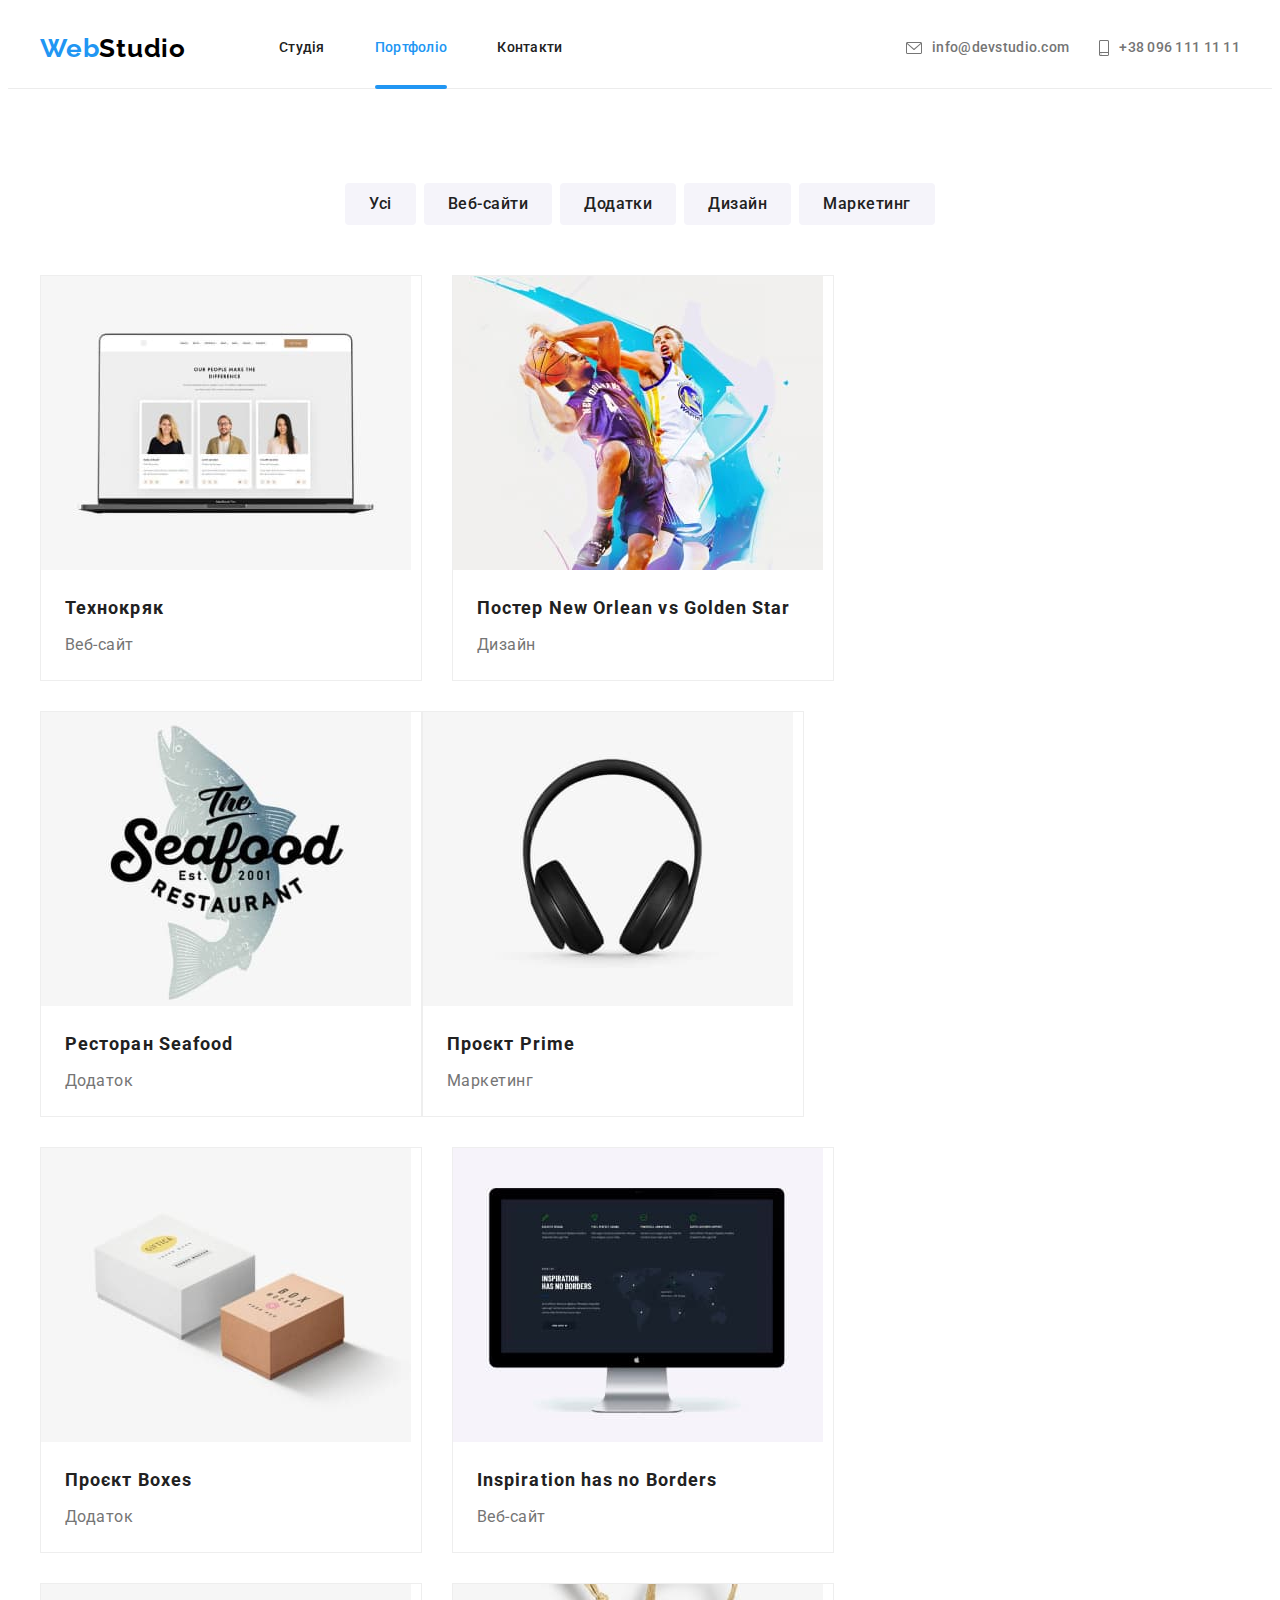
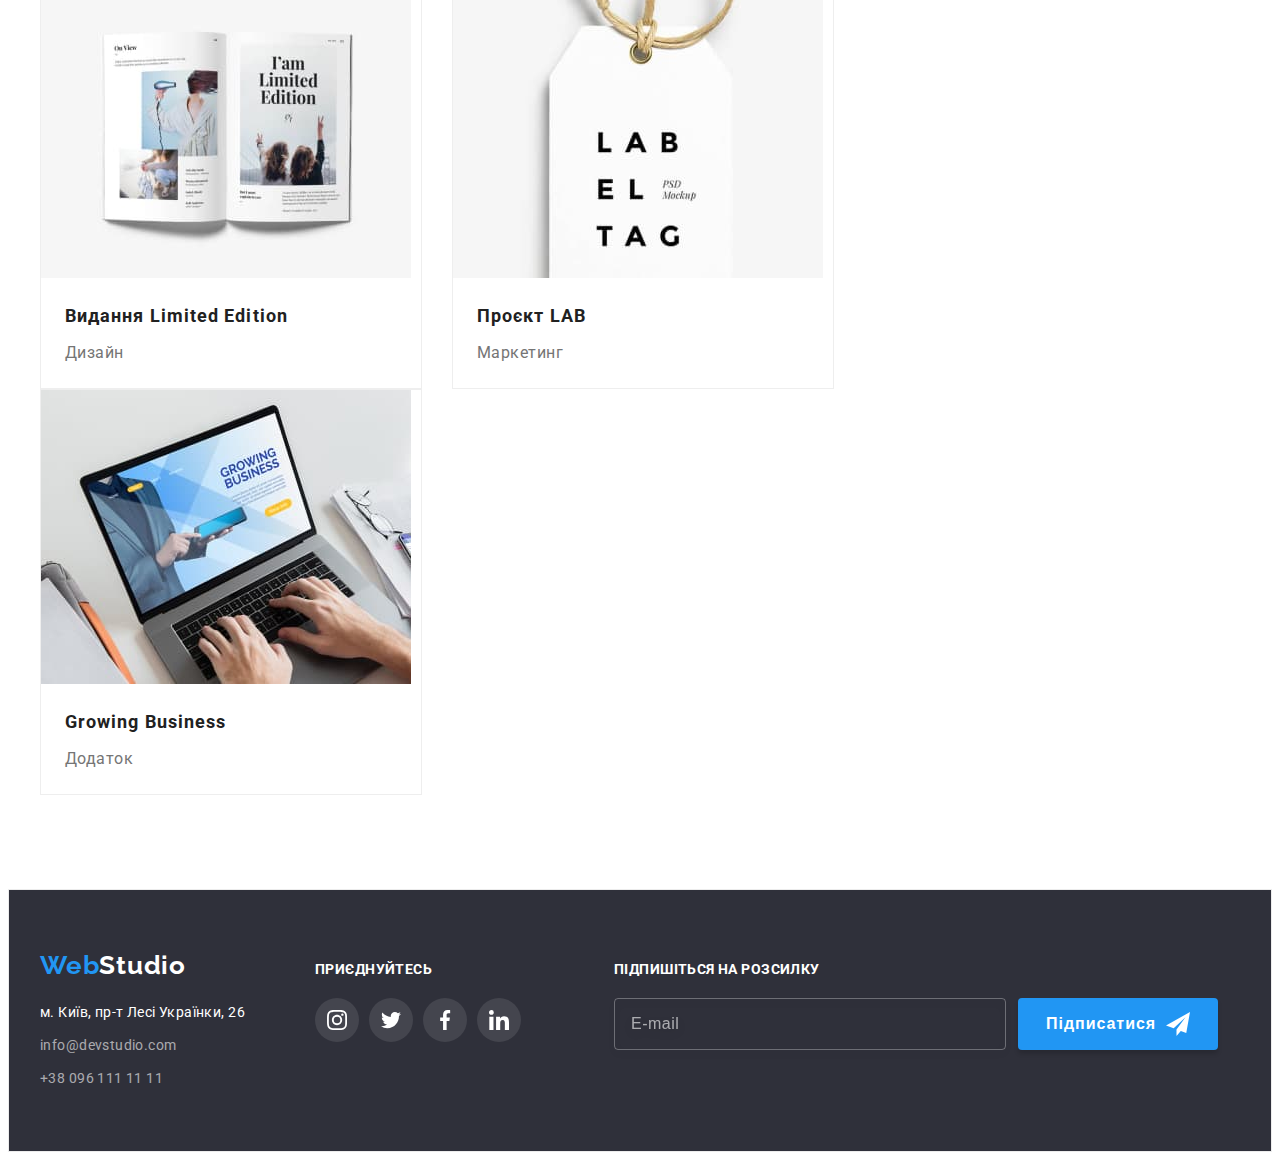
==== commit 986c2762: "index.html BEM (except modal) DONE" ====
--- a/portfolio.html
+++ b/portfolio.html
@@ -43,7 +43,7 @@
         <ul class="contacts-list">
           <li class="contacts-list__item">
             <a href="mailto:info@devstudio.com" class="contacts-list__link"
-              ><svg class="envelope">
+              ><svg class="contacts-list__envelope">
                 <use href="./img/icons.svg#envelope"></use>
               </svg>
               info@devstudio.com</a
@@ -51,7 +51,7 @@
           </li>
           <li class="contacts-list__item">
             <a href="tel:+380961111111" class="contacts-list__link">
-              <svg class="smartphone">
+              <svg class="contacts-list__smartphone">
                 <use href="./img/icons.svg#smartphone"></use>
               </svg>
               +38 096 111 11 11</a
@@ -245,69 +245,79 @@
     <!-- Футер -->
     <footer class="page-footer">
       <div class="container">
-        <div class="footer-flex">
+        <div class="page-footer--flex">
           <div>
             <a href="./index.html" class="logo page-footer__logo" lang="en"
               ><span class="logo-part">Web</span>Studio</a
             >
             <address>
-              <ul class="address-list">
-                <li>
+              <ul class="page-footer__list">
+                <li class="page-footer__item">
                   <a
                     href="https://goo.gl/maps/CPtrU1FHBa2aNyZL9"
                     target="_blank"
                     rel="noopener noreferrer nofollow"
-                    class="physical-address"
+                    class="page-footer__address"
                     >м. Київ, пр-т Лесі Українки, 26</a
                   >
                 </li>
-                <li>
-                  <a href="mailto:info@devstudio.com" class="contacts-footer">info@devstudio.com</a>
+                <li class="page-footer__item">
+                  <a href="mailto:info@devstudio.com" class="page-footer__contacts"
+                    >info@devstudio.com</a
+                  >
                 </li>
-                <li><a href="tel:+380961111111" class="contacts-footer">+38 096 111 11 11</a></li>
+                <li class="page-footer__item">
+                  <a href="tel:+380961111111" class="page-footer__contacts">+38 096 111 11 11</a>
+                </li>
               </ul>
             </address>
           </div>
-          <div class="join">
-            <h2 class="join-title">приєднуйтесь</h2>
-            <ul class="join-list">
-              <li class="join-list-item">
-                <a href="">
-                  <svg width="20" height="20">
+          <div class="join join--margin">
+            <h2 class="join__title">приєднуйтесь</h2>
+            <ul class="join__list">
+              <li class="join__item">
+                <a href="" class="join__link">
+                  <svg width="20" height="20" class="join__icon">
                     <use href="./img/icons.svg#instagram"></use>
                   </svg>
                 </a>
               </li>
-              <li class="join-list-item">
-                <a href="">
-                  <svg width="20" height="20">
+              <li class="join__item">
+                <a href="" class="join__link">
+                  <svg width="20" height="20" class="join__icon">
                     <use href="./img/icons.svg#twitter"></use>
                   </svg>
                 </a>
               </li>
-              <li class="join-list-item">
-                <a href="">
-                  <svg width="20" height="20">
+              <li class="join__item">
+                <a href="" class="join__link">
+                  <svg width="20" height="20" class="join__icon">
                     <use href="./img/icons.svg#facebook"></use>
                   </svg>
                 </a>
               </li>
-              <li class="join-list-item">
-                <a href="">
-                  <svg width="20" height="20">
+              <li class="join__item">
+                <a href="" class="join__link">
+                  <svg width="20" height="20" class="join__icon">
                     <use href="./img/icons.svg#linkedin"></use>
                   </svg>
                 </a>
               </li>
             </ul>
           </div>
-          <div class="subscribe-container">
-            <h2 class="join-title">Підпишіться на розсилку</h2>
-            <form>
-              <input type="email" name="subscribe" id="subscribe" placeholder="E-mail" />
-              <button type="submit" class="button-subscribe">
+          <div class="subscribe">
+            <h2 class="subscribe__title">Підпишіться на розсилку</h2>
+            <form class="subscribe__form">
+              <input
+                type="email"
+                name="subscribe"
+                id="subscribe"
+                placeholder="E-mail"
+                class="subscribe__input"
+              />
+              <button type="submit" class="subscribe-button">
                 Підписатися
-                <svg width="24" height="24">
+                <svg width="24" height="24" class="subscribe-button__icon--margin">
                   <use href="./img/icons.svg#icon-send"></use>
                 </svg>
               </button>
--- a/css/styles.css
+++ b/css/styles.css
@@ -173,7 +173,7 @@
 /* -------------------------------------------іконки------------------------------------------- */
 
 /* ---------------------------Хедер іконки--------------------------- */
-.envelope {
+.contacts-list__envelope {
   margin-right: 10px;
 
   width: 16px;
@@ -185,12 +185,12 @@
   transition-timing-function: cubic-bezier(0.4, 0, 0.2, 1);
 }
 
-.contacts-list__link:focus > .envelope,
-.contacts-list__link:hover > .envelope {
+.contacts-list__link:focus > .contacts-list__envelope,
+.contacts-list__link:hover > .contacts-list__envelope {
   fill: var(--accent-color);
 }
 
-.smartphone {
+.contacts-list__smartphone {
   margin-right: 10px;
 
   width: 10px;
@@ -202,8 +202,8 @@
   transition-timing-function: cubic-bezier(0.4, 0, 0.2, 1);
 }
 
-.contacts-list__link:focus > .smartphone,
-.contacts-list__link:hover > .smartphone {
+.contacts-list__link:focus > .contacts-list__smartphone,
+.contacts-list__link:hover > .contacts-list__smartphone {
   fill: var(--accent-color);
 }
 
@@ -339,7 +339,7 @@
 }
 
 /* ----------------------------------------Кнопки---------------------------------------- */
-.main-section__button {
+.section-main__button {
   padding: 10px 32px;
 
   font-family: inherit;
@@ -359,8 +359,8 @@
   transition-timing-function: cubic-bezier(0.4, 0, 0.2, 1);
 }
 
-.main-section__button:hover,
-.main-section__button:focus {
+.section-main__button:hover,
+.section-main__button:focus {
   background: #188ce8;
 }
 
@@ -501,7 +501,7 @@
   text-decoration: none;
 }
 
-.page-footer__flex {
+.page-footer--flex {
   display: flex;
   align-items: baseline;
 }
@@ -588,7 +588,7 @@
 }
 
 /* ----------------------------------------Index.html---------------------------------------- */
-.main-section.section {
+.section-main.section {
   margin: 0 auto;
   padding-bottom: 200px;
   padding-top: 200px;
@@ -601,7 +601,7 @@
     url(../img/background-image-hero.jpg);
 }
 
-.main-section__title {
+.section-main__title {
   margin-bottom: 30px;
   margin-right: auto;
   margin-left: auto;
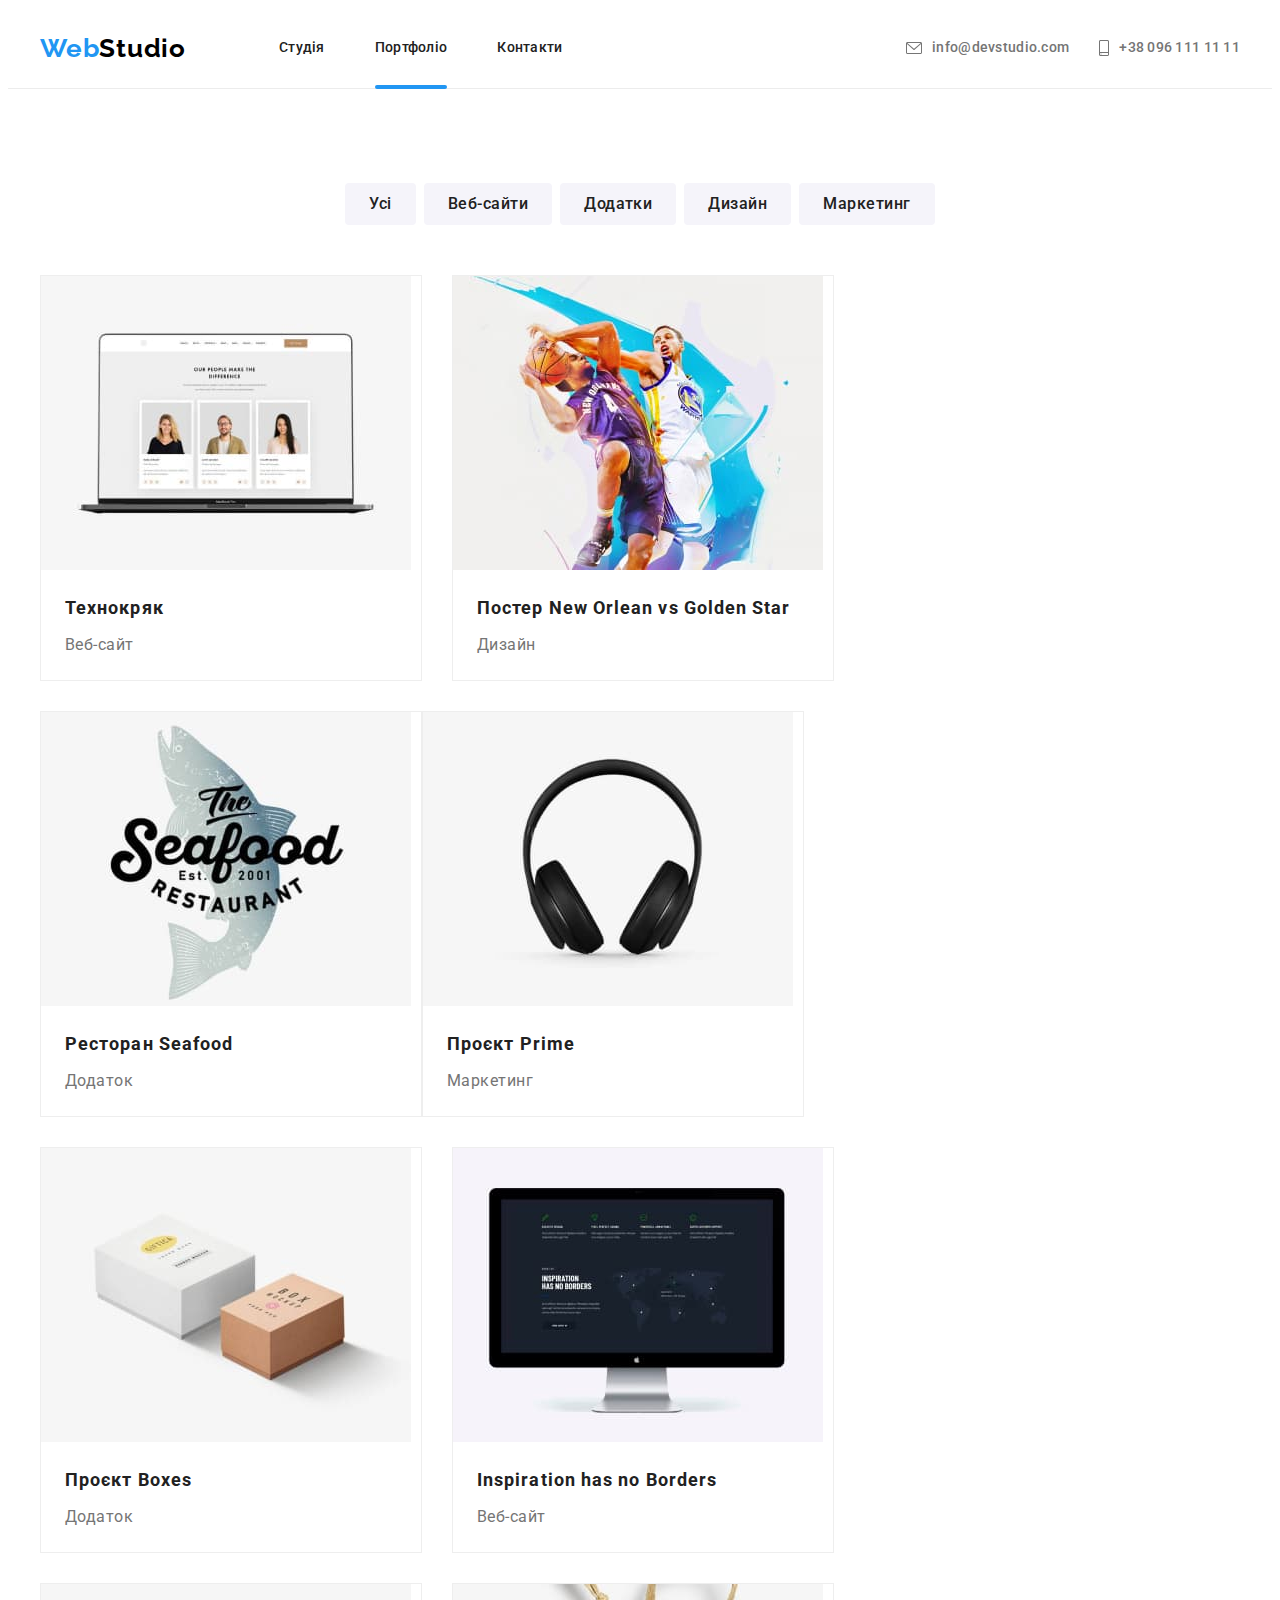
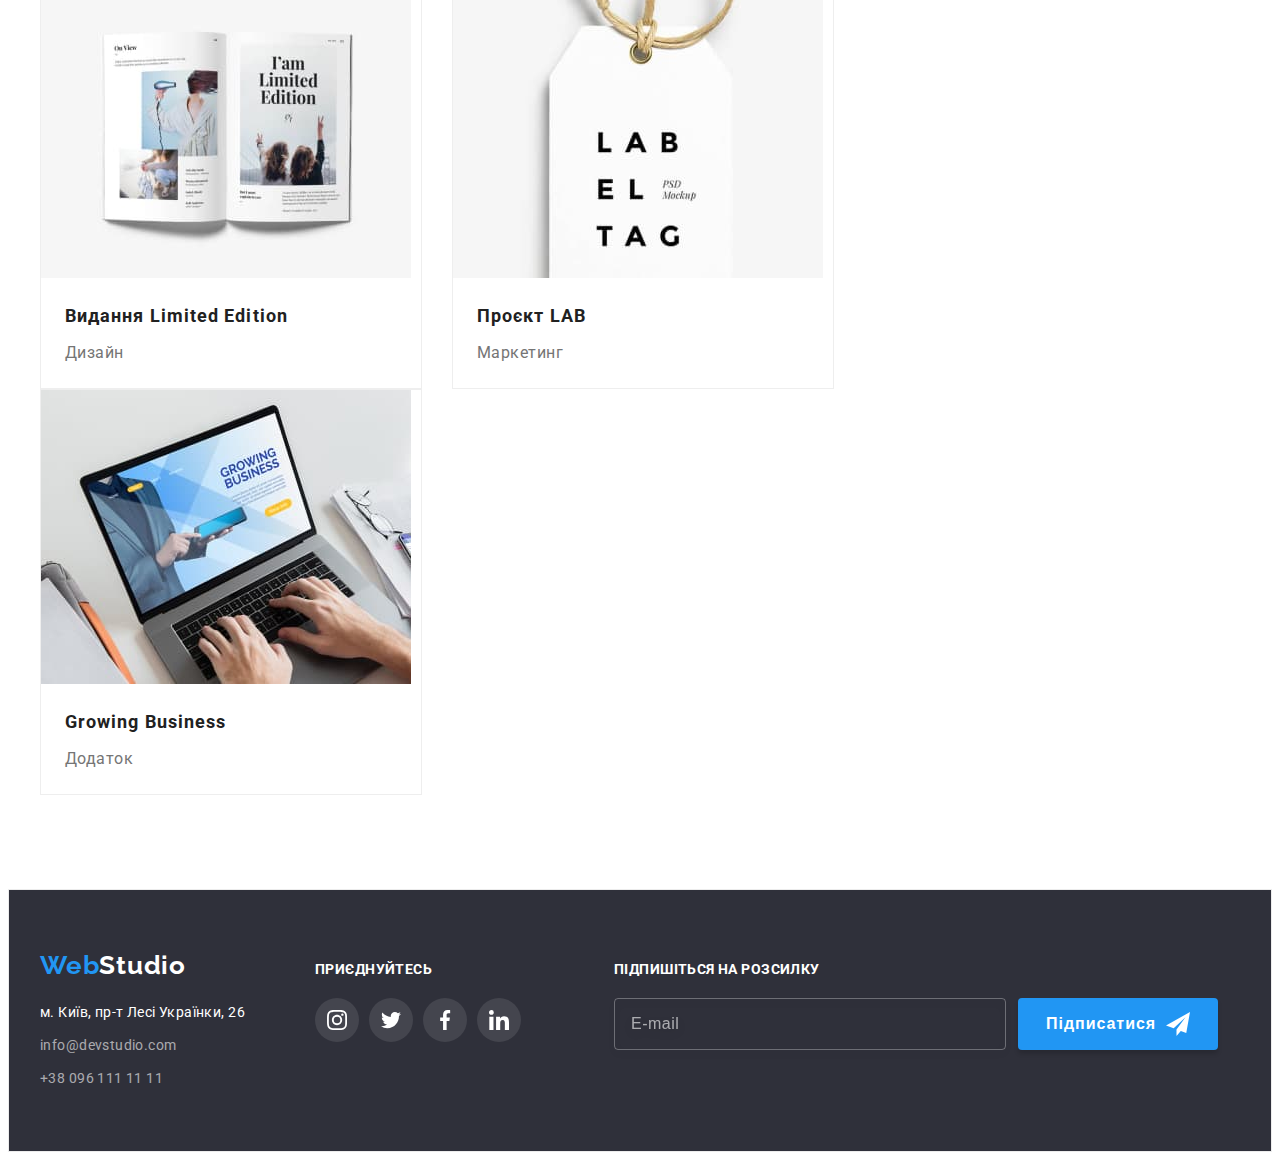
==== commit 77d742f4: "_page-header.scss DONE" ====
--- a/portfolio.html
+++ b/portfolio.html
@@ -19,6 +19,7 @@
       referrerpolicy="no-referrer"
     />
     <link rel="stylesheet" href="./css/styles.css" />
+    <link rel="stylesheet" href="./css/main.min.css" />
   </head>
   <body>
     <!-- Хедер -->
@@ -65,175 +66,185 @@
       <section class="section-filter section">
         <div class="container">
           <h1 class="visually-hidden">Перелік виконаних робіт</h1>
-          <ul class="list-filter">
-            <li><button type="button" class="button-portfolio">Усі</button></li>
-            <li><button type="button" class="button-portfolio">Веб-сайти</button></li>
-            <li><button type="button" class="button-portfolio">Додатки</button></li>
-            <li><button type="button" class="button-portfolio">Дизайн</button></li>
-            <li><button type="button" class="button-portfolio">Маркетинг</button></li>
+          <ul class="section-filter__list">
+            <li class="section-filter__item">
+              <button type="button" class="section-filter__button">Усі</button>
+            </li>
+            <li class="section-filter__item">
+              <button type="button" class="section-filter__button">Веб-сайти</button>
+            </li>
+            <li class="section-filter__item">
+              <button type="button" class="section-filter__button">Додатки</button>
+            </li>
+            <li class="section-filter__item">
+              <button type="button" class="section-filter__button">Дизайн</button>
+            </li>
+            <li class="section-filter__item">
+              <button type="button" class="section-filter__button">Маркетинг</button>
+            </li>
           </ul>
 
           <!-- Список робіт -->
           <ul class="project-list">
-            <li class="project-list-item">
-              <a href="" class="project-list-link">
-                <div class="project-thumb">
+            <li class="project-list__item">
+              <a href="" class="project-list__link">
+                <div class="project-list__thumb">
                   <img src="./img/portfolio1.jpg" alt="Веб-сайт" width="370" height="294" />
                   <div class="overlay">
-                    <p class="overlay-text">
-                      Ресурс пропонує комплексні пропозиції з різним рівнем функціоналу та сервісів.
-                      Все це дозволить відвідувачу отримати вичерпні відомості про компанію чи
-                      приватну особу.
-                    </p>
-                  </div>
-                </div>
-                <div class="project-list-description">
-                  <h2 class="project-title">Технокряк</h2>
-                  <p class="project-description">Веб-сайт</p>
-                </div>
-              </a>
-            </li>
-            <li class="project-list-item">
-              <a href="" class="project-list-link">
-                <div class="project-thumb">
+                    <p class="overlay__text">
+                      Ресурс пропонує комплексні пропозиції з різним рівнем функціоналу та сервісів.
+                      Все це дозволить відвідувачу отримати вичерпні відомості про компанію чи
+                      приватну особу.
+                    </p>
+                  </div>
+                </div>
+                <div class="project-list--padding">
+                  <h2 class="project-list__title">Технокряк</h2>
+                  <p class="project-list__description">Веб-сайт</p>
+                </div>
+              </a>
+            </li>
+            <li class="project-list__item">
+              <a href="" class="project-list__link">
+                <div class="project-list__thumb">
                   <img src="./img/portfolio2.jpg" alt="Дизайн" width="370" height="294" />
                   <div class="overlay">
-                    <p class="overlay-text">
-                      Ресурс пропонує комплексні пропозиції з різним рівнем функціоналу та сервісів.
-                      Все це дозволить відвідувачу отримати вичерпні відомості про компанію чи
-                      приватну особу.
-                    </p>
-                  </div>
-                </div>
-                <div class="project-list-description">
-                  <h2 class="project-title">Постер New Orlean vs Golden Star</h2>
-                  <p class="project-description">Дизайн</p>
-                </div>
-              </a>
-            </li>
-            <li class="project-list-item">
-              <a href="" class="project-list-link">
-                <div class="project-thumb">
+                    <p class="overlay__text">
+                      Ресурс пропонує комплексні пропозиції з різним рівнем функціоналу та сервісів.
+                      Все це дозволить відвідувачу отримати вичерпні відомості про компанію чи
+                      приватну особу.
+                    </p>
+                  </div>
+                </div>
+                <div class="project-list--padding">
+                  <h2 class="project-list__title">Постер New Orlean vs Golden Star</h2>
+                  <p class="project-list__description">Дизайн</p>
+                </div>
+              </a>
+            </li>
+            <li class="project-list__item">
+              <a href="" class="project-list__link">
+                <div class="project-list__thumb">
                   <img src="./img/portfolio3.jpg" alt="Додаток" width="370" height="294" />
                   <div class="overlay">
-                    <p class="overlay-text">
-                      Ресурс пропонує комплексні пропозиції з різним рівнем функціоналу та сервісів.
-                      Все це дозволить відвідувачу отримати вичерпні відомості про компанію чи
-                      приватну особу.
-                    </p>
-                  </div>
-                </div>
-                <div class="project-list-description">
-                  <h2 class="project-title">Ресторан Seafood</h2>
-                  <p class="project-description">Додаток</p>
-                </div>
-              </a>
-            </li>
-            <li class="project-list-item">
-              <a href="" class="project-list-link">
-                <div class="project-thumb">
+                    <p class="overlay__text">
+                      Ресурс пропонує комплексні пропозиції з різним рівнем функціоналу та сервісів.
+                      Все це дозволить відвідувачу отримати вичерпні відомості про компанію чи
+                      приватну особу.
+                    </p>
+                  </div>
+                </div>
+                <div class="project-list--padding">
+                  <h2 class="project-list__title">Ресторан Seafood</h2>
+                  <p class="project-list__description">Додаток</p>
+                </div>
+              </a>
+            </li>
+            <li class="project-list__item">
+              <a href="" class="project-list__link">
+                <div class="project-list__thumb">
                   <img src="./img/portfolio4.jpg" alt="Маркетинг" width="370" height="294" />
                   <div class="overlay">
-                    <p class="overlay-text">
-                      Ресурс пропонує комплексні пропозиції з різним рівнем функціоналу та сервісів.
-                      Все це дозволить відвідувачу отримати вичерпні відомості про компанію чи
-                      приватну особу.
-                    </p>
-                  </div>
-                </div>
-                <div class="project-list-description">
-                  <h2 class="project-title">Проєкт Prime</h2>
-                  <p class="project-description">Маркетинг</p>
-                </div>
-              </a>
-            </li>
-            <li class="project-list-item">
-              <a href="" class="project-list-link">
-                <div class="project-thumb">
+                    <p class="overlay__text">
+                      Ресурс пропонує комплексні пропозиції з різним рівнем функціоналу та сервісів.
+                      Все це дозволить відвідувачу отримати вичерпні відомості про компанію чи
+                      приватну особу.
+                    </p>
+                  </div>
+                </div>
+                <div class="project-list--padding">
+                  <h2 class="project-list__title">Проєкт Prime</h2>
+                  <p class="project-list__description">Маркетинг</p>
+                </div>
+              </a>
+            </li>
+            <li class="project-list__item">
+              <a href="" class="project-list__link">
+                <div class="project-list__thumb">
                   <img src="./img/portfolio5.jpg" alt="Додаток" width="370" height="294" />
                   <div class="overlay">
-                    <p class="overlay-text">
-                      Ресурс пропонує комплексні пропозиції з різним рівнем функціоналу та сервісів.
-                      Все це дозволить відвідувачу отримати вичерпні відомості про компанію чи
-                      приватну особу.
-                    </p>
-                  </div>
-                </div>
-                <div class="project-list-description">
-                  <h2 class="project-title">Проєкт Boxes</h2>
-                  <p class="project-description">Додаток</p>
-                </div>
-              </a>
-            </li>
-            <li class="project-list-item">
-              <a href="" class="project-list-link">
-                <div class="project-thumb">
+                    <p class="overlay__text">
+                      Ресурс пропонує комплексні пропозиції з різним рівнем функціоналу та сервісів.
+                      Все це дозволить відвідувачу отримати вичерпні відомості про компанію чи
+                      приватну особу.
+                    </p>
+                  </div>
+                </div>
+                <div class="project-list--padding">
+                  <h2 class="project-list__title">Проєкт Boxes</h2>
+                  <p class="project-list__description">Додаток</p>
+                </div>
+              </a>
+            </li>
+            <li class="project-list__item">
+              <a href="" class="project-list__link">
+                <div class="project-list__thumb">
                   <img src="./img/portfolio6.jpg" alt="Веб-сайт" width="370" height="294" />
                   <div class="overlay">
-                    <p class="overlay-text">
-                      Ресурс пропонує комплексні пропозиції з різним рівнем функціоналу та сервісів.
-                      Все це дозволить відвідувачу отримати вичерпні відомості про компанію чи
-                      приватну особу.
-                    </p>
-                  </div>
-                </div>
-                <div class="project-list-description">
-                  <h2 class="project-title">Inspiration has no Borders</h2>
-                  <p class="project-description">Веб-сайт</p>
-                </div>
-              </a>
-            </li>
-            <li class="project-list-item">
-              <a href="" class="project-list-link">
-                <div class="project-thumb">
+                    <p class="overlay__text">
+                      Ресурс пропонує комплексні пропозиції з різним рівнем функціоналу та сервісів.
+                      Все це дозволить відвідувачу отримати вичерпні відомості про компанію чи
+                      приватну особу.
+                    </p>
+                  </div>
+                </div>
+                <div class="project-list--padding">
+                  <h2 class="project-list__title">Inspiration has no Borders</h2>
+                  <p class="project-list__description">Веб-сайт</p>
+                </div>
+              </a>
+            </li>
+            <li class="project-list__item">
+              <a href="" class="project-list__link">
+                <div class="project-list__thumb">
                   <img src="./img/portfolio7.jpg" alt="Дизайн" width="370" height="294" />
                   <div class="overlay">
-                    <p class="overlay-text">
-                      Ресурс пропонує комплексні пропозиції з різним рівнем функціоналу та сервісів.
-                      Все це дозволить відвідувачу отримати вичерпні відомості про компанію чи
-                      приватну особу.
-                    </p>
-                  </div>
-                </div>
-                <div class="project-list-description">
-                  <h2 class="project-title">Видання Limited Edition</h2>
-                  <p class="project-description">Дизайн</p>
-                </div>
-              </a>
-            </li>
-            <li class="project-list-item">
-              <a href="" class="project-list-link">
-                <div class="project-thumb">
+                    <p class="overlay__text">
+                      Ресурс пропонує комплексні пропозиції з різним рівнем функціоналу та сервісів.
+                      Все це дозволить відвідувачу отримати вичерпні відомості про компанію чи
+                      приватну особу.
+                    </p>
+                  </div>
+                </div>
+                <div class="project-list--padding">
+                  <h2 class="project-list__title">Видання Limited Edition</h2>
+                  <p class="project-list__description">Дизайн</p>
+                </div>
+              </a>
+            </li>
+            <li class="project-list__item">
+              <a href="" class="project-list__link">
+                <div class="project-list__thumb">
                   <img src="./img/portfolio8.jpg" alt="Маркетинг" width="370" height="294" />
                   <div class="overlay">
-                    <p class="overlay-text">
-                      Ресурс пропонує комплексні пропозиції з різним рівнем функціоналу та сервісів.
-                      Все це дозволить відвідувачу отримати вичерпні відомості про компанію чи
-                      приватну особу.
-                    </p>
-                  </div>
-                </div>
-                <div class="project-list-description">
-                  <h2 class="project-title">Проєкт LAB</h2>
-                  <p class="project-description">Маркетинг</p>
-                </div>
-              </a>
-            </li>
-            <li class="project-list-item">
-              <a href="" class="project-list-link">
-                <div class="project-thumb">
+                    <p class="overlay__text">
+                      Ресурс пропонує комплексні пропозиції з різним рівнем функціоналу та сервісів.
+                      Все це дозволить відвідувачу отримати вичерпні відомості про компанію чи
+                      приватну особу.
+                    </p>
+                  </div>
+                </div>
+                <div class="project-list--padding">
+                  <h2 class="project-list__title">Проєкт LAB</h2>
+                  <p class="project-list__description">Маркетинг</p>
+                </div>
+              </a>
+            </li>
+            <li class="project-list__item">
+              <a href="" class="project-list__link">
+                <div class="project-list__thumb">
                   <img src="./img/portfolio9.jpg" alt="Додаток" width="370" height="294" />
                   <div class="overlay">
-                    <p class="overlay-text">
-                      Ресурс пропонує комплексні пропозиції з різним рівнем функціоналу та сервісів.
-                      Все це дозволить відвідувачу отримати вичерпні відомості про компанію чи
-                      приватну особу.
-                    </p>
-                  </div>
-                </div>
-                <div class="project-list-description">
-                  <h2 class="project-title">Growing Business</h2>
-                  <p class="project-description">Додаток</p>
+                    <p class="overlay__text">
+                      Ресурс пропонує комплексні пропозиції з різним рівнем функціоналу та сервісів.
+                      Все це дозволить відвідувачу отримати вичерпні відомості про компанію чи
+                      приватну особу.
+                    </p>
+                  </div>
+                </div>
+                <div class="project-list--padding">
+                  <h2 class="project-list__title">Growing Business</h2>
+                  <p class="project-list__description">Додаток</p>
                 </div>
               </a>
             </li>
--- a/css/styles.css
+++ b/css/styles.css
@@ -13,7 +13,7 @@
 }
 
 /* ----------------------------------------Скидування стилів/Утиліти---------------------------------------- */
-h1,
+/* h1,
 h2,
 h3,
 h4,
@@ -33,9 +33,9 @@
   display: block;
   max-width: 100%;
   height: auto;
-}
-
-.container {
+} */
+
+/* .container {
   margin-right: auto;
   margin-left: auto;
   padding-left: 15px;
@@ -47,19 +47,19 @@
 .section {
   padding-top: 94px;
   padding-bottom: 94px;
-}
+} */
 
 /* ----------------------------------------Хедер---------------------------------------- */
-.page-header {
+/* .page-header {
   border-bottom: 1px solid #ececec;
 }
 
 .page-header > .container {
   display: flex;
   align-items: center;
-}
-
-.logo {
+} */
+
+/* .logo {
   font-family: 'Raleway';
   font-weight: 700;
   font-size: 26px;
@@ -81,9 +81,9 @@
   display: block;
   margin-bottom: 20px;
   color: #ffffff;
-}
-
-.navigation {
+} */
+
+/* .navigation {
   display: flex;
   align-items: center;
 }
@@ -104,9 +104,9 @@
 .navigation-list__link:hover,
 .navigation-list__link:focus {
   color: var(--accent-color);
-}
-
-.contacts-list__link {
+} */
+
+/* .contacts-list__link {
   display: flex;
   align-items: center;
   font-weight: 500;
@@ -124,9 +124,9 @@
 .contacts-list__link:hover,
 .contacts-list__link:focus {
   color: var(--accent-color);
-}
-
-.navigation-list,
+} */
+
+/* .navigation-list,
 .contacts-list {
   display: flex;
   list-style: none;
@@ -134,23 +134,23 @@
 
 .container .contacts-list {
   margin-left: auto;
-}
-
-.navigation-list__item > a {
+} */
+
+/* .navigation-list__item > .navigation-list__link {
   display: block;
   padding-top: 32px;
   padding-bottom: 32px;
-}
-
-.navigation-list__item {
+} */
+
+/* .navigation-list__item {
   position: relative;
-}
-
-.navigation-list__item > .current {
+} */
+
+/* .navigation-list__item > .current {
   color: var(--accent-color);
-}
-
-.navigation-list__item > .current::after {
+} */
+
+/* .navigation-list__item > .current::after {
   content: '';
   position: absolute;
   bottom: -1px;
@@ -160,20 +160,20 @@
   height: 4px;
   background-color: var(--accent-color);
   border-radius: 2px;
-}
-
-.navigation-list__item:not(:last-child) {
+} */
+
+/* .navigation-list__item:not(:last-child) {
   margin-right: 50px;
-}
-
-.contacts-list__item + .contacts-list__item {
+} */
+
+/* .contacts-list__item + .contacts-list__item {
   margin-left: 30px;
-}
+} */
 
 /* -------------------------------------------іконки------------------------------------------- */
 
 /* ---------------------------Хедер іконки--------------------------- */
-.contacts-list__envelope {
+/* .contacts-list__envelope {
   margin-right: 10px;
 
   width: 16px;
@@ -183,14 +183,14 @@
   transition-property: fill;
   transition-duration: 250ms;
   transition-timing-function: cubic-bezier(0.4, 0, 0.2, 1);
-}
-
-.contacts-list__link:focus > .contacts-list__envelope,
+} */
+
+/* .contacts-list__link:focus > .contacts-list__envelope,
 .contacts-list__link:hover > .contacts-list__envelope {
   fill: var(--accent-color);
-}
-
-.contacts-list__smartphone {
+} */
+
+/* .contacts-list__smartphone {
   margin-right: 10px;
 
   width: 10px;
@@ -200,12 +200,12 @@
   transition-property: fill;
   transition-duration: 250ms;
   transition-timing-function: cubic-bezier(0.4, 0, 0.2, 1);
-}
-
-.contacts-list__link:focus > .contacts-list__smartphone,
+} */
+
+/* .contacts-list__link:focus > .contacts-list__smartphone,
 .contacts-list__link:hover > .contacts-list__smartphone {
   fill: var(--accent-color);
-}
+} */
 
 /* ---------------------------Index іконки--------------------------- */
 .section-advantage__flex {
@@ -382,7 +382,7 @@
   fill: #2196f3;
 }
 
-.button-portfolio {
+.section-filter__button {
   padding: 6px 22px;
 
   font-family: inherit;
@@ -401,8 +401,8 @@
     color 250ms cubic-bezier(0.4, 0, 0.2, 1), box-shadow 250ms cubic-bezier(0.4, 0, 0.2, 1);
 }
 
-.button-portfolio:hover,
-.button-portfolio:focus {
+.section-filter__button:hover,
+.section-filter__button:focus {
   background: var(--accent-color);
   box-shadow: 0px 3px 1px rgba(0, 0, 0, 0.1), 0px 1px 2px rgba(0, 0, 0, 0.08),
     0px 2px 2px rgba(0, 0, 0, 0.12);
@@ -797,7 +797,7 @@
   transition: transform 500ms cubic-bezier(0.4, 0, 0.2, 1);
 }
 
-.modal-title {
+.modal__title {
   margin-bottom: 12px;
 
   font-weight: 700;
@@ -925,7 +925,7 @@
 }
 
 /* ----------------------------------------Portfolio.html---------------------------------------- */
-.list-filter {
+.section-filter__list {
   display: flex;
   justify-content: center;
   margin-bottom: 50px;
@@ -933,7 +933,7 @@
   list-style: none;
 }
 
-.list-filter > li:not(:last-child) {
+.section-filter__item:not(:last-child) {
   margin-right: 8px;
 }
 
@@ -942,7 +942,7 @@
   flex-wrap: wrap;
 }
 
-.project-list-item {
+.project-list__item {
   position: relative;
 
   width: calc((100% - 60px) / 3);
@@ -954,29 +954,29 @@
   transition-timing-function: cubic-bezier(0.4, 0, 0.2, 1);
 }
 
-.project-list-link {
+.project-list__link {
   text-decoration: none;
 }
 
-.project-list-item:hover,
-.project-list-item:focus {
+.project-list__item:hover,
+.project-list__item:focus {
   box-shadow: 0px 1px 1px rgba(0, 0, 0, 0.12), 0px 4px 4px rgba(0, 0, 0, 0.06),
     1px 4px 6px rgba(0, 0, 0, 0.16);
 }
 
-.project-list-item:not(:nth-child(3n)) {
+.project-list__item:not(:nth-child(3n)) {
   margin-right: 30px;
 }
 
-.project-list-item:not(:nth-last-child(-n + 3)) {
+.project-list__item:not(:nth-last-child(-n + 3)) {
   margin-bottom: 30px;
 }
 
-.project-list-description {
+.project-list--padding {
   padding: 20px 24px;
 }
 
-.project-title {
+.project-list__title {
   margin-bottom: 4px;
 
   color: var(--text-color-main);
@@ -986,7 +986,7 @@
   letter-spacing: 0.06em;
 }
 
-.project-description {
+.project-list__description {
   font-size: 16px;
   line-height: 1.88;
   letter-spacing: 0.03em;
@@ -994,7 +994,7 @@
 }
 
 /* ----------------------------------------Portfolio.html overlay---------------------------------------- */
-.project-thumb {
+.project-list__thumb {
   position: relative;
   overflow: hidden;
 }
@@ -1013,7 +1013,7 @@
   transition: 250ms cubic-bezier(0.4, 0, 0.2, 1);
 }
 
-.overlay-text {
+.overlay__text {
   position: absolute;
   top: 50%;
   left: 50%;
@@ -1028,6 +1028,6 @@
   color: #ffffff;
 }
 
-.project-list-item:hover .overlay {
+.project-list__item:hover .overlay {
   transform: translatey(0);
 }
--- a/css/main.min.css
+++ b/css/main.min.css
@@ -0,0 +1 @@
+h1,h2,h3,h4,h5,h6,p{margin:0}ul,ol{padding:0;margin:0}img{display:block;max-width:100%;height:auto}.current{color:#2196f3}.current::after{content:"";position:absolute;bottom:-1px;left:0;width:100%;height:4px;background-color:var(--accent-color);border-radius:2px}.container{margin-right:auto;margin-left:auto;padding-left:15px;padding-right:15px;width:1200px}.section{padding-top:94px;padding-bottom:94px}.logo{font-family:"Raleway";font-weight:700;font-size:26px;line-height:1.19;letter-spacing:.03em;text-decoration:none}.page-header__logo{margin-right:93px;color:#000}.logo-part{color:#2196f3}.page-footer__logo{display:block;margin-bottom:20px;color:#fff}.page-header{border-bottom:1px solid #ececec}.page-header .container{display:-webkit-box;display:-ms-flexbox;display:flex;-webkit-box-align:center;-ms-flex-align:center;align-items:center}.navigation{display:-webkit-box;display:-ms-flexbox;display:flex;-webkit-box-align:center;-ms-flex-align:center;align-items:center}.navigation-list__link{font-weight:500;font-size:14px;line-height:1.14;letter-spacing:.02em;color:var(--text-color-main);text-decoration:none;-webkit-transition-property:color;transition-property:color;-webkit-transition-duration:250ms;transition-duration:250ms;-webkit-transition-timing-function:cubic-bezier(0.4, 0, 0.2, 1);transition-timing-function:cubic-bezier(0.4, 0, 0.2, 1)}.navigation-list__link:hover,.navigation-list__link:focus{color:#2196f3}.contacts-list__link{display:-webkit-box;display:-ms-flexbox;display:flex;-webkit-box-align:center;-ms-flex-align:center;align-items:center;font-weight:500;font-size:14px;line-height:1.14;letter-spacing:.02em;color:var(--text-color-secondary);text-decoration:none;-webkit-transition-property:color;transition-property:color;-webkit-transition-duration:250ms;transition-duration:250ms;-webkit-transition-timing-function:cubic-bezier(0.4, 0, 0.2, 1);transition-timing-function:cubic-bezier(0.4, 0, 0.2, 1)}.contacts-list__link:hover,.contacts-list__link:focus{color:#2196f3}.navigation-list{display:-webkit-box;display:-ms-flexbox;display:flex;list-style:none}.contacts-list{display:-webkit-box;display:-ms-flexbox;display:flex;list-style:none;margin-left:auto}.navigation-list__link{display:block;padding-top:32px;padding-bottom:32px}.navigation-list__item{position:relative}.navigation-list__item:not(:last-child){margin-right:50px}.contacts-list__item+.contacts-list__item{margin-left:30px}.contacts-list__envelope{margin-right:10px;width:16px;height:16px;fill:#757575;-webkit-transition-property:fill;transition-property:fill;-webkit-transition-duration:250ms;transition-duration:250ms;-webkit-transition-timing-function:cubic-bezier(0.4, 0, 0.2, 1);transition-timing-function:cubic-bezier(0.4, 0, 0.2, 1)}.contacts-list__link:focus .contacts-list__envelope,.contacts-list__link:hover .contacts-list__envelope{fill:#2196f3}.contacts-list__smartphone{margin-right:10px;width:10px;height:16px;fill:#757575;-webkit-transition-property:fill;transition-property:fill;-webkit-transition-duration:250ms;transition-duration:250ms;-webkit-transition-timing-function:cubic-bezier(0.4, 0, 0.2, 1);transition-timing-function:cubic-bezier(0.4, 0, 0.2, 1)}.contacts-list__link:focus .contacts-list__smartphone,.contacts-list__link:hover .contacts-list__smartphone{fill:#2196f3}/*# sourceMappingURL=main.min.css.map */